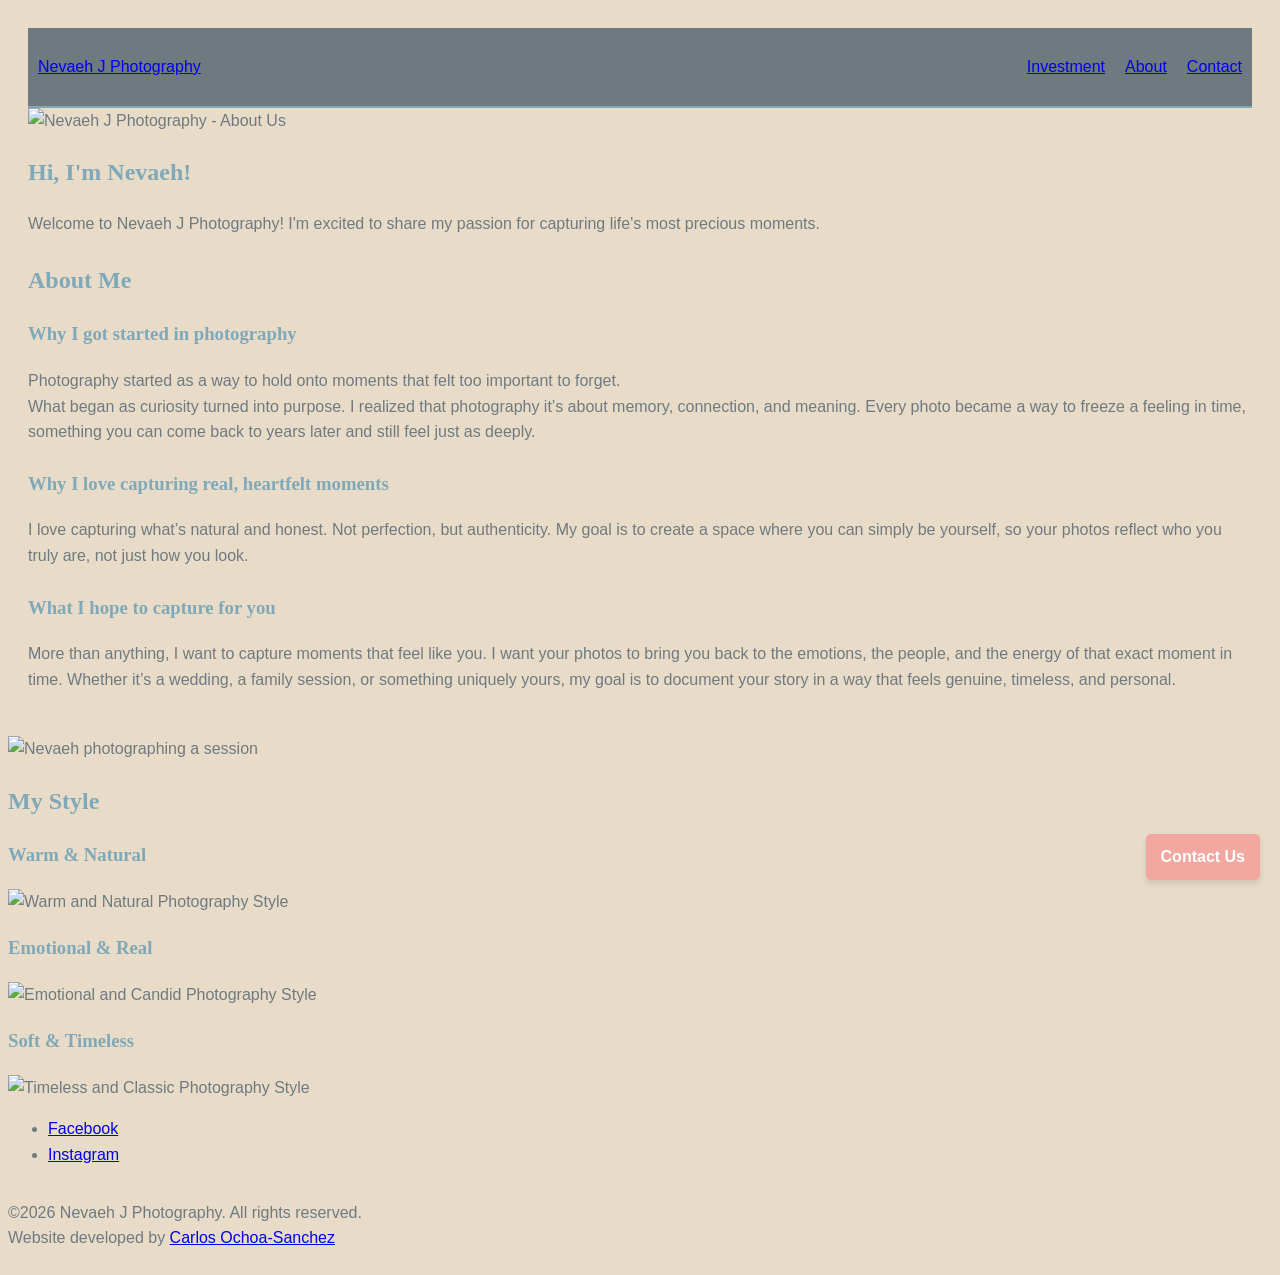
==== about.html @ c1cf0418 "Created About and Styles pages Edited other pages, and created the About page and Styles css" ====
<!DOCTYPE html>
<html lang="en">
<head>
  <meta charset="UTF-8">
  <meta http-equiv="X-UA-Compatible" content="IE=edge">
  <meta name="viewport" content="width=device-width, initial-scale=1.0">

  <!-- SEO --> <!-- Could be changing the name to Nevaeh J MOMENTS or MEMORIES due to branding considerations -->
  <title>Nevaeh J Photography | About</title>
  <meta name="description" content="Nevaeh J Photography | About">
  <meta name="robots" content="index, follow">
  <meta name="author" content="Nevaeh J Photography">
  <meta name="theme-color" content="#ffffff">

  <!-- Canonical URL -->
  <!-- Add live website URL once your domain is ready -->
  <!-- <link rel="canonical" href="https://www.nevaehjphotography.com/"> -->

  <!-- Performance -->
  <link rel="preload" href="styles.css" as="style">
  <link rel="preload" href="images/hero-image.jpg" as="image">

  <!-- Open Graph (Facebook / Messenger) -->
  <meta property="og:type" content="website">
  <meta property="og:locale" content="en_US">
  <meta property="og:title" content="Nevaeh J Photography | About page">
  <meta property="og:description" content="Learn more about Nevaeh J Photography and what makes us unique in capturing your special moments.">
  <!-- <meta property="og:url" content="https://www.nevaehjphotography.com/"> -->
  <meta property="og:site_name" content="Nevaeh J Photography">
  <meta property="og:image" content="https://www.nevaehjphotography.com/images/social-preview.jpg">
  <meta property="og:image:width" content="1200">
  <meta property="og:image:height" content="630">
  <meta property="og:image:alt" content="Nevaeh J Photography wedding and portrait photography">

  <!-- Social Profiles --> <!-- Fix real social media links -->
  <link rel="me" href="https://www.instagram.com/nevaehj.photography?igsh=c2o1bGo2aTJhOW5q">
  <link rel="me" href="https://www.facebook.com/share/17dzKJBjsC/?mibextid=wwXIfr">

  <!-- Favicon -->
  <link rel="icon" type="image/png" href=""> <!-- Add favicon path once available -->

  <!-- Styles -->
  <link rel="stylesheet" href="styles.css">

  <!-- Schema.org Markup  Figure out if this part will be needed or not-->
  <script type="application/ld+json">
  {
    "@context": "https://schema.org",
    "@type": "ProfessionalService",
    "name": "Nevaeh J Photography",
    "image": "https://www.nevaehjphotography.com/images/social-preview.jpg",
    "url": "https://www.nevaehjphotography.com",
    "address": {
      "@type": "PostalAddress",
      "addressLocality": "Jacksonville",
      "addressRegion": "NC",
      "addressCountry": "US"
    },
    "sameAs": [
      "https://www.instagram.com/nevaehjphotography",
      "https://www.facebook.com/nevaehjphotography"
    ],
    "priceRange": "$$",
    "serviceType": "Wedding Photography"}
</script>
</head>

<!-- Body content begins-->

 <a href="contact.html" class="sticky-contact-btn">
  Contact Us
</a>

<body>
    <div class="site-wrapper">
    <header>
        <nav> 
            <a href="index.html" class="logo">Nevaeh J Photography</a>
            <ul class="nav-links">
            <li><a href="investment.html">Investment</a></li>
            <li><a href="about.html">About</a></li>
            <li><a href="contact.html">Contact</a></li>
            </ul>
        </nav>
    </header>


    <!--Main content begins-->
    <main>
        <section class="about-top">
            <img src="images/about-image.jpg" alt="Nevaeh J Photography - About Us" class="about-image"> <!-- Add an actual image path once available -->
            
            <div class="about-intro">
                <h1>Hi, I'm Nevaeh!</h1>
                <p>Welcome to Nevaeh J Photography! I'm excited to share my passion for capturing life's most precious moments.</p>
            </div>  
        </section>
        
        <section class="about-middle">
         <h2>About Me</h2>

            <article>
            <h3>Why I got started in photography</h3>
            Photography started as a way to hold onto moments that felt too important to forget.<br>
            What began as curiosity turned into purpose. I realized that photography it’s about memory, connection, and meaning. Every photo became a way to freeze a feeling in time, something you can come back to years later and still feel just as deeply.</p>
            </article>

            <article>
            <h3>Why I love capturing real, heartfelt moments</h3>
            <p>I love capturing what’s natural and honest. Not perfection, but authenticity. My goal is to create a space where you can simply be yourself, so your photos reflect who you truly are, not just how you look.</p>
            </article>

            <article>
            <h3>What I hope to capture for you</h3>
            <p>More than anything, I want to capture moments that feel like you. I want your photos to bring you back to the emotions, the people, and the energy of that exact moment in time. Whether it’s a wedding, a family session, or something uniquely yours, my goal is to document your story in a way that feels genuine, timeless, and personal.</p>
            </article>
        </div>

        <img src="images/about-image2.jpg" alt="Nevaeh photographing a session" class="about-image"> <!-- Add an actual image path once available -->
        </section>

        <section class="about-bottom">
            <h2>My Style</h2>
            <article>
                <h3>Warm & Natural</h3>
                <img src="images/warm-natural.jpg" alt="Warm and Natural Photography Style" class="style-image"> <!-- Add an actual image path once available -->
            </article>
            <article>
                <h3>Emotional & Real</h3>
                <img src="images/emotional-candid.jpg" alt="Emotional and Candid Photography Style" class="style-image"> <!-- Add an actual image path once available -->
            </article>
            <article>
                <h3>Soft & Timeless</h3>
                <img src="images/timeless-classic.jpg" alt="Timeless and Classic Photography Style" class="style-image"> <!-- Add an actual image path once available -->   
            </article>
        </section>
    </main>

    <!--Footer begins-->
    <footer>
     <nav aria-label="Social media links"> <!-- Add real social media links here -->
    <ul class="social-links">
      <li>
        <a href="https://www.facebook.com/" target="_blank" rel="noopener noreferrer">
          Facebook
        </a>
      </li>

      <li>
        <a href="https://www.instagram.com/" target="_blank" rel="noopener noreferrer">
          Instagram
        </a>
      </li>
    </ul>
  </nav>

  <p>&copy;2026 Nevaeh J Photography. All rights reserved.<br>
    Website developed by 
    <a href="https://www.linkedin.com/in/carlos-ochoa-sanchez" target="_blank" rel="noopener noreferrer">
      Carlos Ochoa-Sanchez</a> </p>
</footer>
</div>
</body>
</html>
---- styles.css ----
:root {
    /* ====COLOR PALETTE==== */
--primary-color:#E8DCC8 /*Sand Beige*/;
--secondary-color:#7fa8b8 /*Ocean Blue*/;
--accent-color:#f2a7a0 /*Soft Coral*/;
--third-color:#6F7A80 /*Driftwood Gray*/;
--fourth-color:#FFFFFF /*White*/;

/* ====FONT FAMILY==== */
--font-heading: 'Playfair Display', serif;
--font-body: 'montserrat', sans-serif;
--font-accent: 'Allura';

--site-width: 1200px;
}

/* === RESET === */
/* {
    margin: 0;
    padding: 0;
    box-sizing: border-box;
} */

/* === BASE STYLES === */
body {
    color: var(--third-color);
    background-color: var(--primary-color);
    line-height: 1.6;
    font-family: var(--font-body);
}

.site-wrapper {
    max-width: 100%;
    margin: 0 auto;
    padding: 20px;
}

.sticky-contact-btn {
    position: fixed;
    bottom: 20px;
    right: 20px;
    background-color: var(--accent-color);
    color: var(--fourth-color);
    padding: 10px 15px;
    border-radius: 5px;
    text-decoration: none;
    font-weight: bold;
    box-shadow: 0 4px 6px rgba(0, 0, 0, 0.1);
    transition: background-color 0.3s ease, transform 0.3s ease;
    
}

h1, h2, h3 {
    font-family: var(--font-heading);
    color: var(--secondary-color);
}
p {
    margin-bottom: 1.5em;
    
}

header {
    background-color: var(--third-color);
    padding: 10px;
    border-bottom: #7fa8b8 2px solid;
    max-height: 100px;
}

nav {
    display: flex;
    justify-content: space-between;
    align-items: center;
}

.nav-links {
    list-style: none;
    display: flex;
    gap: 20px;
}
---- styles.css ----
:root {
    /* ====COLOR PALETTE==== */
--primary-color:#E8DCC8 /*Sand Beige*/;
--secondary-color:#7fa8b8 /*Ocean Blue*/;
--accent-color:#f2a7a0 /*Soft Coral*/;
--third-color:#6F7A80 /*Driftwood Gray*/;
--fourth-color:#FFFFFF /*White*/;

/* ====FONT FAMILY==== */
--font-heading: 'Playfair Display', serif;
--font-body: 'montserrat', sans-serif;
--font-accent: 'Allura';

--site-width: 1200px;
}

/* === RESET === */
/* {
    margin: 0;
    padding: 0;
    box-sizing: border-box;
} */

/* === BASE STYLES === */
body {
    color: var(--third-color);
    background-color: var(--primary-color);
    line-height: 1.6;
    font-family: var(--font-body);
}

.site-wrapper {
    max-width: 100%;
    margin: 0 auto;
    padding: 20px;
}

.sticky-contact-btn {
    position: fixed;
    bottom: 20px;
    right: 20px;
    background-color: var(--accent-color);
    color: var(--fourth-color);
    padding: 10px 15px;
    border-radius: 5px;
    text-decoration: none;
    font-weight: bold;
    box-shadow: 0 4px 6px rgba(0, 0, 0, 0.1);
    transition: background-color 0.3s ease, transform 0.3s ease;
    
}

h1, h2, h3 {
    font-family: var(--font-heading);
    color: var(--secondary-color);
}
p {
    margin-bottom: 1.5em;
    
}

header {
    background-color: var(--third-color);
    padding: 10px;
    border-bottom: #7fa8b8 2px solid;
    max-height: 100px;
}

nav {
    display: flex;
    justify-content: space-between;
    align-items: center;
}

.nav-links {
    list-style: none;
    display: flex;
    gap: 20px;
}
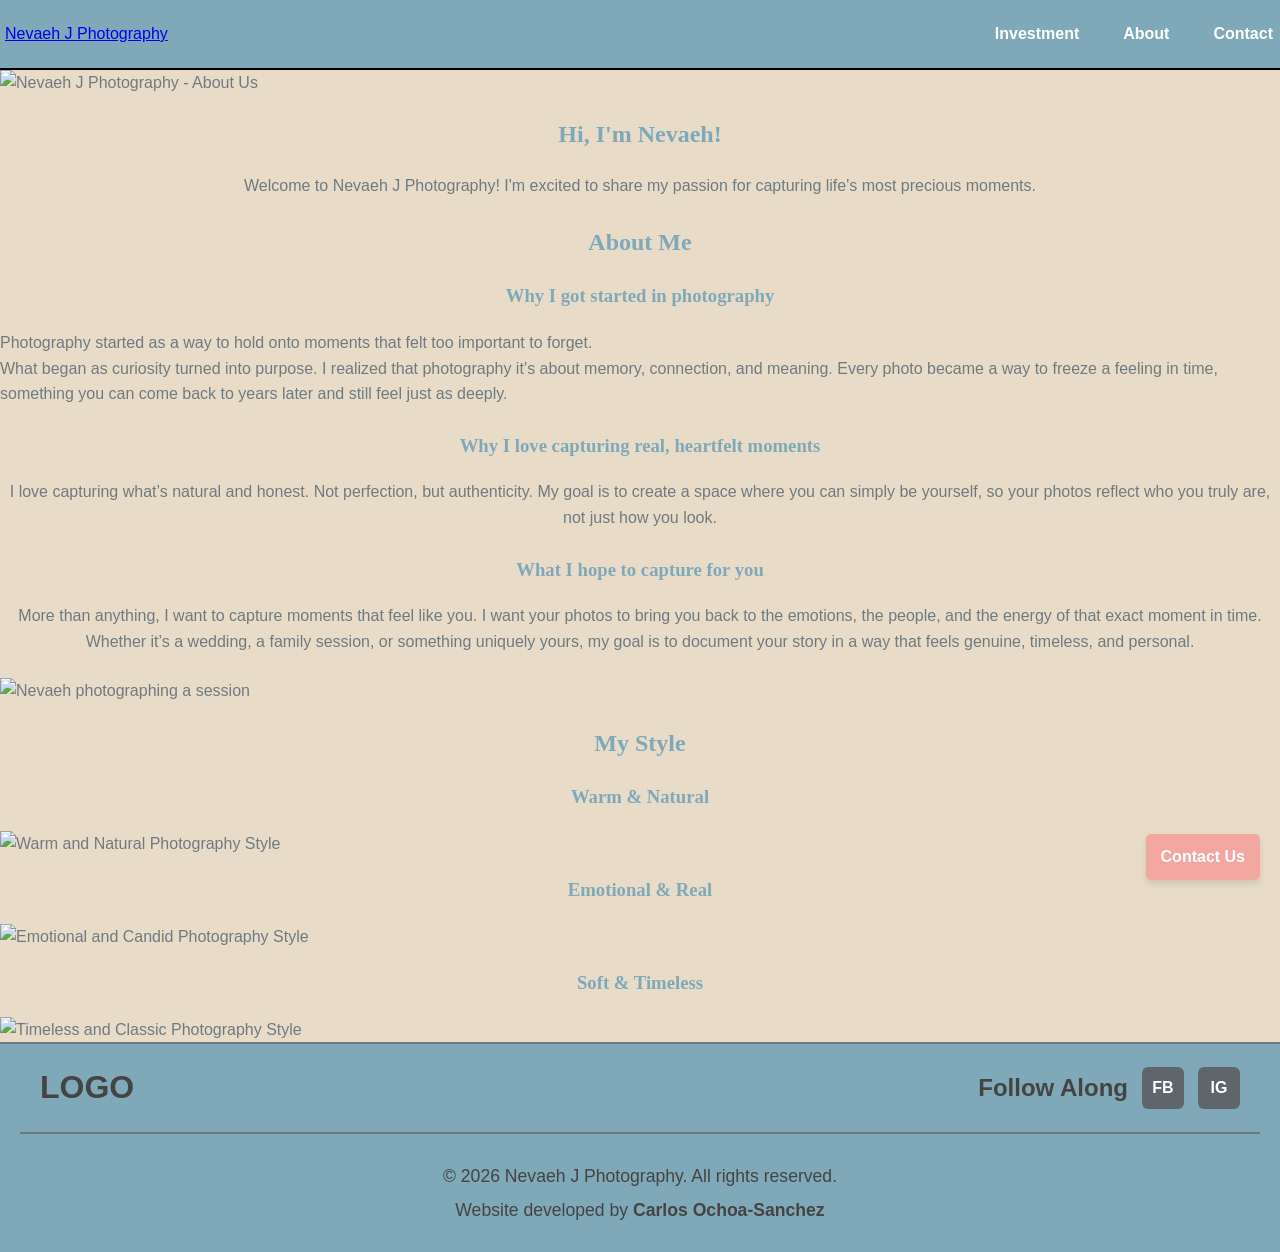
==== commit d35748ab: "Updated Footer" ====
--- a/about.html
+++ b/about.html
@@ -137,27 +137,23 @@
     </main>
 
     <!--Footer begins-->
-    <footer>
-     <nav aria-label="Social media links"> <!-- Add real social media links here -->
-    <ul class="social-links">
-      <li>
-        <a href="https://www.facebook.com/" target="_blank" rel="noopener noreferrer">
-          Facebook
-        </a>
-      </li>
+     <footer class="site-footer">
+  <div class="site-footer__top">
+    <div class="site-footer__logo">
+      <a href="index.html">LOGO</a>
+    </div>
 
-      <li>
-        <a href="https://www.instagram.com/" target="_blank" rel="noopener noreferrer">
-          Instagram
-        </a>
-      </li>
-    </ul>
-  </nav>
+    <div class="site-footer__social">
+      <p>Follow Along</p>
+      <a href="#" aria-label="Facebook">FB</a>
+      <a href="#" aria-label="Instagram">IG</a>
+    </div>
+  </div>
 
-  <p>&copy;2026 Nevaeh J Photography. All rights reserved.<br>
-    Website developed by 
-    <a href="https://www.linkedin.com/in/carlos-ochoa-sanchez" target="_blank" rel="noopener noreferrer">
-      Carlos Ochoa-Sanchez</a> </p>
+  <div class="site-footer__bottom">
+    <p>© 2026 Nevaeh J Photography. All rights reserved.</p>
+    <p>Website developed by <a href="https://www.linkedin.com/in/carlos-ochoa-sanchez" target="_blank">Carlos Ochoa-Sanchez</a></p>
+  </div>
 </footer>
 </div>
 </body>
--- a/styles.css
+++ b/styles.css
@@ -27,12 +27,14 @@
     background-color: var(--primary-color);
     line-height: 1.6;
     font-family: var(--font-body);
+    margin: 0;
+    padding: 0;
 }
 
 .site-wrapper {
     max-width: 100%;
     margin: 0 auto;
-    padding: 20px;
+    padding: 0px;
 }
 
 .sticky-contact-btn {
@@ -53,17 +55,23 @@
 h1, h2, h3 {
     font-family: var(--font-heading);
     color: var(--secondary-color);
+    text-align: center;
 }
 p {
     margin-bottom: 1.5em;
-    
-}
+    text-align: center;
+}
+
+/* === HEADER === */
 
 header {
-    background-color: var(--third-color);
-    padding: 10px;
-    border-bottom: #7fa8b8 2px solid;
-    max-height: 100px;
+    background-color: var(--secondary-color);
+    padding: 5px;
+    border-bottom: black 2px solid;
+    width: 100%;
+    margin-top: 0px;
+    margin-bottom: 0px;
+    
 }
 
 nav {
@@ -78,3 +86,337 @@
     gap: 20px;
 }
 
+.nav-links li a {
+    text-decoration: none;
+    color: var(--fourth-color);
+    font-weight: bold;
+    padding: 8px 12px;
+    transition: background-color 0.3s ease, color 0.3s ease;
+}
+
+.nav-links li a:hover {
+    background-color: var(--accent-color);
+    color: var(--third-color);
+    border-radius: 4px;
+}
+
+/* === HERO SECTION === */
+.hero {
+    position: relative;
+    width: 100%;
+    overflow: hidden;
+    padding: 40px 0;
+    background-color: var(--fourth-color);
+    border-bottom:  var(--third-color) 2px solid;
+    margin-bottom: 1px;
+}
+
+.slider-window {
+    width: 100%;
+    overflow: hidden;
+}
+
+.slides {
+    display: flex;
+    gap: 30px;
+    transition: transform 0.5s ease-in-out;
+    align-items: center;
+}
+
+.slide {
+    flex: 0 0 60%;
+    margin: 0;
+}
+
+.slide img {
+    width: 100%;
+    height: 550px;
+    object-fit: cover;
+    display: block;
+}
+
+.arrow {
+    position: absolute;
+    top: 45%;
+    transform: translateY(-50%);
+    background-color: transparent;
+    color: black;
+    border: none;
+    font-size: 1.7rem;
+    padding: 12px 18px;
+    cursor: pointer;
+    z-index: 10;
+}
+
+.arrow:hover {
+    background-color: var(--secondary-color);
+}
+
+.prev {
+    left: 20px;
+}
+
+.next {
+    right: 20px;
+}
+
+.hero-content {
+    text-align: center;
+    margin-top: 30px;
+    padding: 0 20px;
+}
+
+.hero-content h1 {
+    font-size: 2rem;
+    margin-bottom: 20px;
+}
+
+.cta-button {
+    display: inline-block;
+    padding: 12px 24px;
+    background-color: #6f7a80;
+    color: white;
+    text-decoration: none;
+    border-radius: 4px;
+}
+
+.cta-button:hover {
+    background-color: #5a656b;
+}
+
+/* === CAPTURE PREVIEW SECTION === */
+
+.capture-preview {
+    padding: 60px 20px;
+    background-color: var(--primary-color);
+}
+
+.capture-preview__container {
+    max-width: 1200px;
+    margin: 0 auto;
+    text-align: center;
+    
+}
+.capture-preview__container h2 {
+    font-size: 2rem;
+    text-transform: uppercase;
+    margin-bottom: 30px;
+    position: relative;
+}
+.capture-preview__container h2::after {
+    content: "";
+    display: block;
+    width: 60%;
+    height: 1px;
+    background-color: #8a8a8a;
+    margin: 12px auto 0;
+}
+
+.capture-preview__list {
+    list-style: none;
+    padding: 0;
+    margin: 0 0 30px 0;
+    display: grid;
+    grid-template-columns: repeat(4, 1fr);
+    gap: 20px;
+    
+}
+
+.capture-preview__item {
+    margin: 0;
+    
+}
+
+.capture-card__link {
+    display: flex;
+    flex-direction: column;
+    text-decoration: none;
+    color: inherit;
+}
+
+.capture-card__title {
+    order: -1;
+    margin-bottom: 12px;
+    font-size: 1.5rem;
+    font-weight: 700;
+    text-transform: uppercase;
+}
+
+.capture-card__image {
+    width: 300px;
+    height: 400px;
+    object-fit: cover;
+    display: block;
+    border: #444 1px solid;
+    
+}
+
+.capture-preview__cta {
+    text-align: center;
+}
+
+.button {
+    display: inline-block;
+    padding: 12px 28px;
+    border: 1px solid #444;
+    text-decoration: none;
+    color: #444;
+    background-color: var(--accent-color);
+    font-weight: bold;
+    border-radius: 5px;
+}
+
+.button:hover {
+    background-color: #f28c86;
+    color: var(--fourth-color);
+    border-color: #f28c86;
+}
+
+/* === GET TO KNOW ME SECTION === */
+
+.about-me {
+    padding: 50px 20px;
+    background-color: var(--fourth-color);
+    border-top: 2px solid var(--third-color);
+    border-bottom: 2px solid var(--third-color);
+}
+
+.about-me__container {
+    max-width: 1100px;
+    margin: 0 auto;
+    display: flex;
+    align-items: flex-start;
+    gap: 32px;
+}
+
+.about-me__image-wrapper {
+    flex: 0 0 220px;
+}
+
+.about-me__image {
+    width: 220px;
+    height: 220px;
+    object-fit: cover;
+    display: block;
+    border: 1px solid #999;
+}
+
+.about-me__content {
+    flex: 1;
+    text-align: left;
+}
+
+.about-me__content h2 {
+    font-size: 2rem;
+    text-transform: uppercase;
+    margin: 0 0 20px 0;
+    color: var(--secondary-color);
+    text-align: left;
+}
+
+.about-me__content h2::after {
+    content: "";
+    display: block;
+    width: 100%;
+    max-width: 850px;
+    height: 1px;
+    background-color: #8a8a8a;
+    margin-top: 12px;
+}
+
+.about-me__content p {
+    margin: 0 0 28px 0;
+    max-width: 850px;
+    font-size: 1.1rem;
+    line-height: 1.8;
+    text-align: left;
+}
+
+.about-me__button {
+    display: inline-block;
+    padding: 12px 28px;
+    border: 1px solid #444;
+    text-decoration: none;
+    color: #444;
+    background-color: var(--accent-color);
+    font-weight: bold;
+    border-radius: 4px;
+}
+
+.about-me__button:hover {
+    background-color: #f28c86;
+    color: var(--fourth-color);
+    border-color: #f28c86;
+}
+
+
+/* === FOOTER === */
+
+.site-footer {
+    border-top: 2px solid var(--third-color);
+    background-color: var(--secondary-color);
+}
+
+.site-footer__top {
+    max-width: 1200px;
+    margin: 0 auto;
+    padding: 18px 20px;
+    display: flex;
+    justify-content: space-between;
+    align-items: center;
+    border-bottom: 2px solid var(--third-color);
+}
+
+.site-footer__logo a {
+    text-decoration: none;
+    font-size: 2rem;
+    font-weight: 700;
+    color: #444;
+    text-transform: uppercase;
+}
+
+.site-footer__social {
+    display: flex;
+    align-items: center;
+    gap: 14px;
+}
+
+.site-footer__social p {
+    margin: 0;
+    font-size: 1.5rem;
+    font-weight: 600;
+    color: #444;
+}
+
+.site-footer__social a {
+    display: inline-flex;
+    align-items: center;
+    justify-content: center;
+    width: 42px;
+    height: 42px;
+    text-decoration: none;
+    font-weight: 700;
+    font-size: 1rem;
+    color: white;
+    background-color: #5f666b;
+    border-radius: 6px;
+}
+
+.site-footer__bottom {
+    text-align: center;
+    padding: 22px 20px;
+}
+
+.site-footer__bottom p {
+    margin: 6px 0;
+    font-size: 1.1rem;
+    color: #444;
+}
+
+.site-footer__bottom a {
+    text-decoration: none;
+    color: #444;
+    font-weight:bold;
+}
+
+
--- a/styles.css
+++ b/styles.css
@@ -27,12 +27,14 @@
     background-color: var(--primary-color);
     line-height: 1.6;
     font-family: var(--font-body);
+    margin: 0;
+    padding: 0;
 }
 
 .site-wrapper {
     max-width: 100%;
     margin: 0 auto;
-    padding: 20px;
+    padding: 0px;
 }
 
 .sticky-contact-btn {
@@ -53,17 +55,23 @@
 h1, h2, h3 {
     font-family: var(--font-heading);
     color: var(--secondary-color);
+    text-align: center;
 }
 p {
     margin-bottom: 1.5em;
-    
-}
+    text-align: center;
+}
+
+/* === HEADER === */
 
 header {
-    background-color: var(--third-color);
-    padding: 10px;
-    border-bottom: #7fa8b8 2px solid;
-    max-height: 100px;
+    background-color: var(--secondary-color);
+    padding: 5px;
+    border-bottom: black 2px solid;
+    width: 100%;
+    margin-top: 0px;
+    margin-bottom: 0px;
+    
 }
 
 nav {
@@ -78,3 +86,337 @@
     gap: 20px;
 }
 
+.nav-links li a {
+    text-decoration: none;
+    color: var(--fourth-color);
+    font-weight: bold;
+    padding: 8px 12px;
+    transition: background-color 0.3s ease, color 0.3s ease;
+}
+
+.nav-links li a:hover {
+    background-color: var(--accent-color);
+    color: var(--third-color);
+    border-radius: 4px;
+}
+
+/* === HERO SECTION === */
+.hero {
+    position: relative;
+    width: 100%;
+    overflow: hidden;
+    padding: 40px 0;
+    background-color: var(--fourth-color);
+    border-bottom:  var(--third-color) 2px solid;
+    margin-bottom: 1px;
+}
+
+.slider-window {
+    width: 100%;
+    overflow: hidden;
+}
+
+.slides {
+    display: flex;
+    gap: 30px;
+    transition: transform 0.5s ease-in-out;
+    align-items: center;
+}
+
+.slide {
+    flex: 0 0 60%;
+    margin: 0;
+}
+
+.slide img {
+    width: 100%;
+    height: 550px;
+    object-fit: cover;
+    display: block;
+}
+
+.arrow {
+    position: absolute;
+    top: 45%;
+    transform: translateY(-50%);
+    background-color: transparent;
+    color: black;
+    border: none;
+    font-size: 1.7rem;
+    padding: 12px 18px;
+    cursor: pointer;
+    z-index: 10;
+}
+
+.arrow:hover {
+    background-color: var(--secondary-color);
+}
+
+.prev {
+    left: 20px;
+}
+
+.next {
+    right: 20px;
+}
+
+.hero-content {
+    text-align: center;
+    margin-top: 30px;
+    padding: 0 20px;
+}
+
+.hero-content h1 {
+    font-size: 2rem;
+    margin-bottom: 20px;
+}
+
+.cta-button {
+    display: inline-block;
+    padding: 12px 24px;
+    background-color: #6f7a80;
+    color: white;
+    text-decoration: none;
+    border-radius: 4px;
+}
+
+.cta-button:hover {
+    background-color: #5a656b;
+}
+
+/* === CAPTURE PREVIEW SECTION === */
+
+.capture-preview {
+    padding: 60px 20px;
+    background-color: var(--primary-color);
+}
+
+.capture-preview__container {
+    max-width: 1200px;
+    margin: 0 auto;
+    text-align: center;
+    
+}
+.capture-preview__container h2 {
+    font-size: 2rem;
+    text-transform: uppercase;
+    margin-bottom: 30px;
+    position: relative;
+}
+.capture-preview__container h2::after {
+    content: "";
+    display: block;
+    width: 60%;
+    height: 1px;
+    background-color: #8a8a8a;
+    margin: 12px auto 0;
+}
+
+.capture-preview__list {
+    list-style: none;
+    padding: 0;
+    margin: 0 0 30px 0;
+    display: grid;
+    grid-template-columns: repeat(4, 1fr);
+    gap: 20px;
+    
+}
+
+.capture-preview__item {
+    margin: 0;
+    
+}
+
+.capture-card__link {
+    display: flex;
+    flex-direction: column;
+    text-decoration: none;
+    color: inherit;
+}
+
+.capture-card__title {
+    order: -1;
+    margin-bottom: 12px;
+    font-size: 1.5rem;
+    font-weight: 700;
+    text-transform: uppercase;
+}
+
+.capture-card__image {
+    width: 300px;
+    height: 400px;
+    object-fit: cover;
+    display: block;
+    border: #444 1px solid;
+    
+}
+
+.capture-preview__cta {
+    text-align: center;
+}
+
+.button {
+    display: inline-block;
+    padding: 12px 28px;
+    border: 1px solid #444;
+    text-decoration: none;
+    color: #444;
+    background-color: var(--accent-color);
+    font-weight: bold;
+    border-radius: 5px;
+}
+
+.button:hover {
+    background-color: #f28c86;
+    color: var(--fourth-color);
+    border-color: #f28c86;
+}
+
+/* === GET TO KNOW ME SECTION === */
+
+.about-me {
+    padding: 50px 20px;
+    background-color: var(--fourth-color);
+    border-top: 2px solid var(--third-color);
+    border-bottom: 2px solid var(--third-color);
+}
+
+.about-me__container {
+    max-width: 1100px;
+    margin: 0 auto;
+    display: flex;
+    align-items: flex-start;
+    gap: 32px;
+}
+
+.about-me__image-wrapper {
+    flex: 0 0 220px;
+}
+
+.about-me__image {
+    width: 220px;
+    height: 220px;
+    object-fit: cover;
+    display: block;
+    border: 1px solid #999;
+}
+
+.about-me__content {
+    flex: 1;
+    text-align: left;
+}
+
+.about-me__content h2 {
+    font-size: 2rem;
+    text-transform: uppercase;
+    margin: 0 0 20px 0;
+    color: var(--secondary-color);
+    text-align: left;
+}
+
+.about-me__content h2::after {
+    content: "";
+    display: block;
+    width: 100%;
+    max-width: 850px;
+    height: 1px;
+    background-color: #8a8a8a;
+    margin-top: 12px;
+}
+
+.about-me__content p {
+    margin: 0 0 28px 0;
+    max-width: 850px;
+    font-size: 1.1rem;
+    line-height: 1.8;
+    text-align: left;
+}
+
+.about-me__button {
+    display: inline-block;
+    padding: 12px 28px;
+    border: 1px solid #444;
+    text-decoration: none;
+    color: #444;
+    background-color: var(--accent-color);
+    font-weight: bold;
+    border-radius: 4px;
+}
+
+.about-me__button:hover {
+    background-color: #f28c86;
+    color: var(--fourth-color);
+    border-color: #f28c86;
+}
+
+
+/* === FOOTER === */
+
+.site-footer {
+    border-top: 2px solid var(--third-color);
+    background-color: var(--secondary-color);
+}
+
+.site-footer__top {
+    max-width: 1200px;
+    margin: 0 auto;
+    padding: 18px 20px;
+    display: flex;
+    justify-content: space-between;
+    align-items: center;
+    border-bottom: 2px solid var(--third-color);
+}
+
+.site-footer__logo a {
+    text-decoration: none;
+    font-size: 2rem;
+    font-weight: 700;
+    color: #444;
+    text-transform: uppercase;
+}
+
+.site-footer__social {
+    display: flex;
+    align-items: center;
+    gap: 14px;
+}
+
+.site-footer__social p {
+    margin: 0;
+    font-size: 1.5rem;
+    font-weight: 600;
+    color: #444;
+}
+
+.site-footer__social a {
+    display: inline-flex;
+    align-items: center;
+    justify-content: center;
+    width: 42px;
+    height: 42px;
+    text-decoration: none;
+    font-weight: 700;
+    font-size: 1rem;
+    color: white;
+    background-color: #5f666b;
+    border-radius: 6px;
+}
+
+.site-footer__bottom {
+    text-align: center;
+    padding: 22px 20px;
+}
+
+.site-footer__bottom p {
+    margin: 6px 0;
+    font-size: 1.1rem;
+    color: #444;
+}
+
+.site-footer__bottom a {
+    text-decoration: none;
+    color: #444;
+    font-weight:bold;
+}
+
+
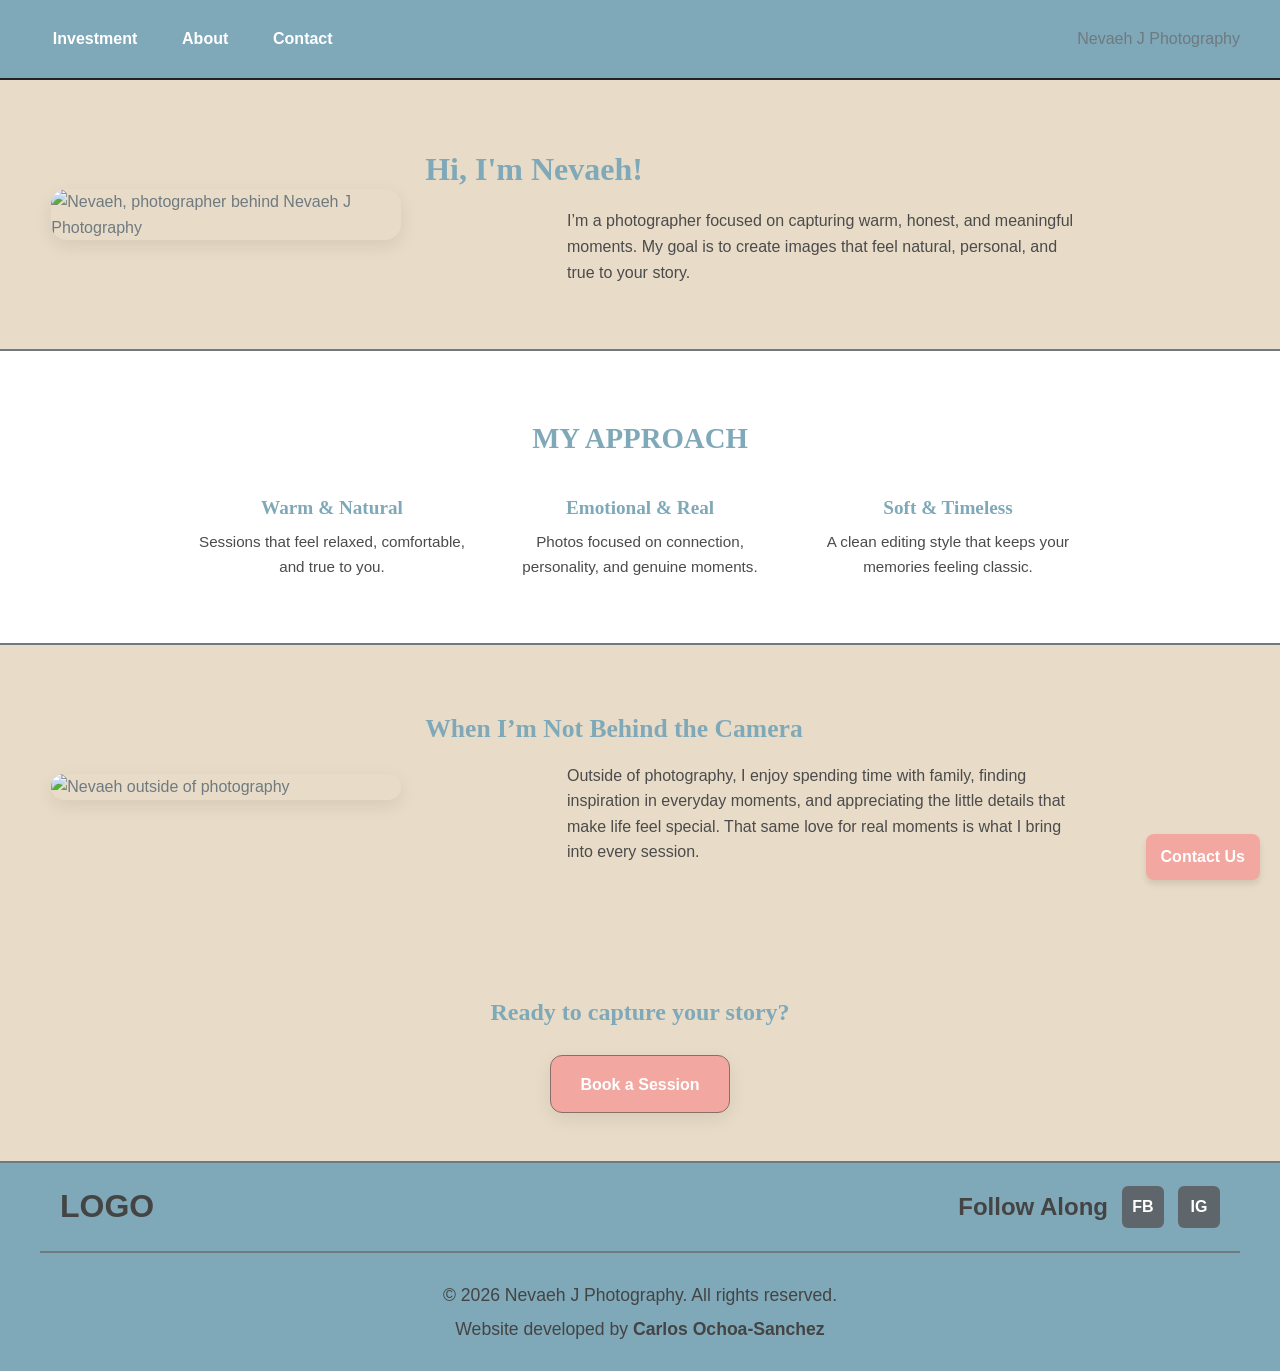
==== commit eaf974e1: "Updated HTML files" ====
--- a/about.html
+++ b/about.html
@@ -75,6 +75,10 @@
     <div class="site-wrapper">
     <header>
         <nav> 
+
+          <button class="menu-toggle" aria-label="Open menu" aria-expanded="false">
+            ☰
+          </button>
             <a href="index.html" class="logo">Nevaeh J Photography</a>
             <ul class="nav-links">
             <li><a href="investment.html">Investment</a></li>
@@ -82,59 +86,76 @@
             <li><a href="contact.html">Contact</a></li>
             </ul>
         </nav>
+
     </header>
 
 
-    <!--Main content begins-->
     <main>
-        <section class="about-top">
-            <img src="images/about-image.jpg" alt="Nevaeh J Photography - About Us" class="about-image"> <!-- Add an actual image path once available -->
-            
-            <div class="about-intro">
-                <h1>Hi, I'm Nevaeh!</h1>
-                <p>Welcome to Nevaeh J Photography! I'm excited to share my passion for capturing life's most precious moments.</p>
-            </div>  
-        </section>
-        
-        <section class="about-middle">
-         <h2>About Me</h2>
+      <!-- About Hero -->
+      <section class="about-hero">
+        <img 
+          src="images/about-image.jpg" 
+          alt="Nevaeh, photographer behind Nevaeh J Photography" 
+          class="about-hero__image"
+        >
 
-            <article>
-            <h3>Why I got started in photography</h3>
-            Photography started as a way to hold onto moments that felt too important to forget.<br>
-            What began as curiosity turned into purpose. I realized that photography it’s about memory, connection, and meaning. Every photo became a way to freeze a feeling in time, something you can come back to years later and still feel just as deeply.</p>
-            </article>
+        <div class="about-hero__content">
+          <h1>Hi, I'm Nevaeh!</h1>
+          <p>
+            I’m a photographer focused on capturing warm, honest, and meaningful moments.
+            My goal is to create images that feel natural, personal, and true to your story.
+          </p>
+        </div>
+      </section>
 
-            <article>
-            <h3>Why I love capturing real, heartfelt moments</h3>
-            <p>I love capturing what’s natural and honest. Not perfection, but authenticity. My goal is to create a space where you can simply be yourself, so your photos reflect who you truly are, not just how you look.</p>
-            </article>
+      <!-- Approach -->
+      <section class="about-approach">
+        <h2>My Approach</h2>
 
-            <article>
-            <h3>What I hope to capture for you</h3>
-            <p>More than anything, I want to capture moments that feel like you. I want your photos to bring you back to the emotions, the people, and the energy of that exact moment in time. Whether it’s a wedding, a family session, or something uniquely yours, my goal is to document your story in a way that feels genuine, timeless, and personal.</p>
-            </article>
+        <div class="approach-list">
+          <article>
+            <h3>Warm & Natural</h3>
+            <p>Sessions that feel relaxed, comfortable, and true to you.</p>
+          </article>
+
+          <article>
+            <h3>Emotional & Real</h3>
+            <p>Photos focused on connection, personality, and genuine moments.</p>
+          </article>
+
+          <article>
+            <h3>Soft & Timeless</h3>
+            <p>A clean editing style that keeps your memories feeling classic.</p>
+          </article>
         </div>
+      </section>
 
-        <img src="images/about-image2.jpg" alt="Nevaeh photographing a session" class="about-image"> <!-- Add an actual image path once available -->
-        </section>
+      <!-- Personal Touch -->
+      <section class="about-personal">
+        <img 
+          src="images/about-image2.jpg" 
+          alt="Nevaeh outside of photography" 
+          class="about-personal__image"
+        >
 
-        <section class="about-bottom">
-            <h2>My Style</h2>
-            <article>
-                <h3>Warm & Natural</h3>
-                <img src="images/warm-natural.jpg" alt="Warm and Natural Photography Style" class="style-image"> <!-- Add an actual image path once available -->
-            </article>
-            <article>
-                <h3>Emotional & Real</h3>
-                <img src="images/emotional-candid.jpg" alt="Emotional and Candid Photography Style" class="style-image"> <!-- Add an actual image path once available -->
-            </article>
-            <article>
-                <h3>Soft & Timeless</h3>
-                <img src="images/timeless-classic.jpg" alt="Timeless and Classic Photography Style" class="style-image"> <!-- Add an actual image path once available -->   
-            </article>
-        </section>
-    </main>
+        <div class="about-personal__content">
+          <h2>When I’m Not Behind the Camera</h2>
+          <p>
+            Outside of photography, I enjoy spending time with family, finding inspiration
+            in everyday moments, and appreciating the little details that make life feel special.
+            That same love for real moments is what I bring into every session.
+          </p>
+        </div>
+      </section>
+
+      <!-- CTA -->
+      <section class="about-cta">
+        <h2>Ready to capture your story?</h2>
+        <div class="about-cta__buttons">
+          <a href="contact.html" class="cta-button">Book a Session</a>
+        </div>
+      </section>
+</main>
 
     <!--Footer begins-->
      <footer class="site-footer">
@@ -156,5 +177,8 @@
   </div>
 </footer>
 </div>
+<!-- Scripts -->
+  <script src="script.js"></script> <!-- Add JavaScript file if needed -->
+  </div>
 </body>
 </html>
--- a/styles.css
+++ b/styles.css
@@ -1,357 +1,391 @@
 :root {
-    /* ====COLOR PALETTE==== */
---primary-color:#E8DCC8 /*Sand Beige*/;
---secondary-color:#7fa8b8 /*Ocean Blue*/;
---accent-color:#f2a7a0 /*Soft Coral*/;
---third-color:#6F7A80 /*Driftwood Gray*/;
---fourth-color:#FFFFFF /*White*/;
-
-/* ====FONT FAMILY==== */
---font-heading: 'Playfair Display', serif;
---font-body: 'montserrat', sans-serif;
---font-accent: 'Allura';
-
---site-width: 1200px;
-}
-
-/* === RESET === */
-/* {
-    margin: 0;
-    padding: 0;
-    box-sizing: border-box;
-} */
-
-/* === BASE STYLES === */
+  /* ==== COLOR PALETTE ==== */
+  --primary-color: #E8DCC8;   /* Sand Beige */
+  --secondary-color: #7fa8b8; /* Ocean Blue */
+  --accent-color: #f2a7a0;    /* Soft Coral */
+  --third-color: #6F7A80;     /* Driftwood Gray */
+  --fourth-color: #FFFFFF;    /* White */
+
+  /* ==== EXTRA VARIABLES ==== */
+  --text-color: #4b4b4b;
+  --heading-color: #7fa8b8;
+  --border-color: #cfc6bb;
+  --shadow-soft: 0 6px 18px rgba(0, 0, 0, 0.08);
+  --site-width: 1200px;
+  --mobile-width: 92%;
+  --section-space: 4rem;
+
+  /* ==== FONT FAMILY ==== */
+  --font-heading: 'Playfair Display', serif;
+  --font-body: 'Montserrat', sans-serif;
+  --font-accent: 'Allura', cursive;
+}
+
+/* ==== RESET ==== */
+* {
+  margin: 0;
+  padding: 0;
+  box-sizing: border-box;
+}
+
+img {
+  width: 100%;
+  display: block;
+  height: auto;
+}
+
+a {
+  text-decoration: none;
+  color: inherit;
+}
+
 body {
-    color: var(--third-color);
-    background-color: var(--primary-color);
-    line-height: 1.6;
-    font-family: var(--font-body);
-    margin: 0;
-    padding: 0;
-}
-
+  color: var(--third-color);
+  background-color: var(--primary-color);
+  line-height: 1.6;
+  font-family: var(--font-body);
+  margin: 0;
+  padding: 0;
+}
+
+/* ==== GLOBAL ==== */
 .site-wrapper {
-    max-width: 100%;
-    margin: 0 auto;
-    padding: 0px;
-}
-
-.sticky-contact-btn {
-    position: fixed;
-    bottom: 20px;
-    right: 20px;
-    background-color: var(--accent-color);
-    color: var(--fourth-color);
-    padding: 10px 15px;
-    border-radius: 5px;
-    text-decoration: none;
-    font-weight: bold;
-    box-shadow: 0 4px 6px rgba(0, 0, 0, 0.1);
-    transition: background-color 0.3s ease, transform 0.3s ease;
-    
+  width: 100%;
+  overflow-x: hidden;
+}
+
+section {
+  padding: var(--section-space) 0;
 }
 
 h1, h2, h3 {
-    font-family: var(--font-heading);
-    color: var(--secondary-color);
-    text-align: center;
-}
+  font-family: var(--font-heading);
+  color: var(--secondary-color);
+}
+
 p {
-    margin-bottom: 1.5em;
-    text-align: center;
-}
-
-/* === HEADER === */
-
+  color: var(--text-color);
+}
+
+/* ==== HEADER ==== */
+/* ==== HEADER ==== */
 header {
-    background-color: var(--secondary-color);
-    padding: 5px;
-    border-bottom: black 2px solid;
-    width: 100%;
-    margin-top: 0px;
-    margin-bottom: 0px;
-    
+  background-color: var(--secondary-color);
+  border-bottom: 2px solid #222;
+  width: 100%;
 }
 
 nav {
-    display: flex;
-    justify-content: space-between;
-    align-items: center;
-}
-
+  width: min(var(--mobile-width), var(--site-width));
+  margin: 0 auto;
+  display: flex;
+  justify-content: space-between;
+  align-items: center;
+  padding: 1rem 0;
+  position: relative;
+}
+
+.logo a,
+.nav-logo a {
+  font-family: var(--font-heading);
+  font-size: 1.2rem;
+  color: var(--fourth-color);
+}
+
+/* hamburger icon - mobile only */
+.menu-toggle {
+  display: block;
+  background: none;
+  border: none;
+  color: var(--fourth-color);
+  font-size: 2rem;
+  cursor: pointer;
+  line-height: 1;
+}
+
+/* mobile nav hidden by default */
 .nav-links {
-    list-style: none;
-    display: flex;
-    gap: 20px;
+  list-style: none;
+  display: none;
+  flex-direction: column;
+  gap: 0.5rem;
+  position: absolute;
+  top: calc(100% + 8px);
+  right: 0;
+  width: 180px;
+  background-color: var(--secondary-color);
+  padding: 0.8rem;
+  border-radius: 12px;
+  box-shadow: var(--shadow-soft);
+  z-index: 1300;
+}
+
+/* only show after click */
+.nav-links.show {
+  display: flex;
 }
 
 .nav-links li a {
-    text-decoration: none;
-    color: var(--fourth-color);
-    font-weight: bold;
-    padding: 8px 12px;
-    transition: background-color 0.3s ease, color 0.3s ease;
+  display: block;
+  color: var(--fourth-color);
+  font-weight: 700;
+  padding: 0.65rem 0.8rem;
+  border-radius: 8px;
 }
 
 .nav-links li a:hover {
-    background-color: var(--accent-color);
-    color: var(--third-color);
-    border-radius: 4px;
-}
-
-/* === HERO SECTION === */
+  background-color: var(--accent-color);
+  color: var(--third-color);
+}
+
+/* ==== HERO ==== */
 .hero {
-    position: relative;
-    width: 100%;
-    overflow: hidden;
-    padding: 40px 0;
-    background-color: var(--fourth-color);
-    border-bottom:  var(--third-color) 2px solid;
-    margin-bottom: 1px;
+  position: relative;
+  width: 100%;
+  overflow: hidden;
+  padding: 1.5rem 0 3rem;
+  background-color: #f8f7f4;
+  border-bottom: 2px solid var(--third-color);
 }
 
 .slider-window {
-    width: 100%;
-    overflow: hidden;
+  width: 100%;
+  overflow: hidden;
 }
 
 .slides {
-    display: flex;
-    gap: 30px;
-    transition: transform 0.5s ease-in-out;
-    align-items: center;
+  display: flex;
+  gap: 1rem;
+  transition: transform 0.5s ease-in-out;
+  align-items: center;
 }
 
 .slide {
-    flex: 0 0 60%;
-    margin: 0;
+  flex: 0 0 85%;
 }
 
 .slide img {
-    width: 100%;
-    height: 550px;
-    object-fit: cover;
-    display: block;
+  width: 100%;
+  height: 58vh;
+  object-fit: cover;
+  border-radius: 0;
 }
 
 .arrow {
-    position: absolute;
-    top: 45%;
-    transform: translateY(-50%);
-    background-color: transparent;
-    color: black;
-    border: none;
-    font-size: 1.7rem;
-    padding: 12px 18px;
-    cursor: pointer;
-    z-index: 10;
-}
-
-.arrow:hover {
-    background-color: var(--secondary-color);
+  position: absolute;
+  top: 38%;
+  transform: translateY(-50%);
+  background-color: rgba(255,255,255,0.75);
+  color: #222;
+  border: none;
+  font-size: 1.5rem;
+  padding: 0.6rem 0.9rem;
+  cursor: pointer;
+  z-index: 10;
+  border-radius: 999px;
 }
 
 .prev {
-    left: 20px;
+  left: 10px;
 }
 
 .next {
-    right: 20px;
+  right: 10px;
 }
 
 .hero-content {
-    text-align: center;
-    margin-top: 30px;
-    padding: 0 20px;
+  width: min(var(--mobile-width), 720px);
+  margin: 1.8rem auto 0;
+  text-align: center;
+  padding: 0;
 }
 
 .hero-content h1 {
-    font-size: 2rem;
-    margin-bottom: 20px;
+  font-size: 2rem;
+  line-height: 1.3;
+  margin-bottom: 1rem;
+  color: var(--secondary-color);
+}
+
+.hero-content p {
+  font-size: 1rem;
+  max-width: 330px;
+  margin: 0 auto 1.5rem;
 }
 
 .cta-button {
-    display: inline-block;
-    padding: 12px 24px;
-    background-color: #6f7a80;
-    color: white;
-    text-decoration: none;
-    border-radius: 4px;
-}
-
-.cta-button:hover {
-    background-color: #5a656b;
-}
-
-/* === CAPTURE PREVIEW SECTION === */
-
+  display: inline-block;
+  padding: 0.95rem 1.4rem;
+  background-color: var(--accent-color);
+  color: var(--fourth-color);
+  border: 1px solid #8a6f68;
+  border-radius: 12px;
+  font-weight: 700;
+  box-shadow: var(--shadow-soft);
+}
+
+/* ==== CAPTURE PREVIEW ==== */
 .capture-preview {
-    padding: 60px 20px;
-    background-color: var(--primary-color);
+  padding: 4rem 0;
+  background-color: var(--primary-color);
 }
 
 .capture-preview__container {
-    max-width: 1200px;
-    margin: 0 auto;
-    text-align: center;
-    
-}
+  width: min(var(--mobile-width), var(--site-width));
+  margin: 0 auto;
+  text-align: center;
+}
+
 .capture-preview__container h2 {
-    font-size: 2rem;
-    text-transform: uppercase;
-    margin-bottom: 30px;
-    position: relative;
-}
+  font-size: 2rem;
+  text-transform: uppercase;
+  margin-bottom: 1.8rem;
+  position: relative;
+}
+
 .capture-preview__container h2::after {
-    content: "";
-    display: block;
-    width: 60%;
-    height: 1px;
-    background-color: #8a8a8a;
-    margin: 12px auto 0;
+  content: "";
+  display: block;
+  width: 65%;
+  height: 1px;
+  background-color: #9e978f;
+  margin: 0.9rem auto 0;
 }
 
 .capture-preview__list {
-    list-style: none;
-    padding: 0;
-    margin: 0 0 30px 0;
-    display: grid;
-    grid-template-columns: repeat(4, 1fr);
-    gap: 20px;
-    
+  list-style: none;
+  padding: 0;
+  margin: 0 0 2rem 0;
+
+  display: flex;
+  flex-direction: column;
+  gap: 2rem;
 }
 
 .capture-preview__item {
-    margin: 0;
-    
+  margin: 0;
 }
 
 .capture-card__link {
-    display: flex;
-    flex-direction: column;
-    text-decoration: none;
-    color: inherit;
+  display: flex;
+  flex-direction: column;
+  text-decoration: none;
+  color: inherit;
 }
 
 .capture-card__title {
-    order: -1;
-    margin-bottom: 12px;
-    font-size: 1.5rem;
-    font-weight: 700;
-    text-transform: uppercase;
+  order: 2;
+  margin-top: 0.7rem;
+  margin-bottom: 0;
+  font-size: 1.2rem;
+  font-weight: 700;
+  text-transform: uppercase;
+  color: var(--secondary-color);
+  font-family: var(--font-heading);
 }
 
 .capture-card__image {
-    width: 300px;
-    height: 400px;
-    object-fit: cover;
-    display: block;
-    border: #444 1px solid;
-    
+  width: 100%;
+  height: 220px;
+  object-fit: cover;
+  display: block;
+  border: 1px solid #777;
+  border-radius: 16px;
+  box-shadow: var(--shadow-soft);
+}
+
+.capture-preview__item:first-child .capture-card__image {
+  height: 320px;
 }
 
 .capture-preview__cta {
-    text-align: center;
+  text-align: center;
 }
 
 .button {
-    display: inline-block;
-    padding: 12px 28px;
-    border: 1px solid #444;
-    text-decoration: none;
-    color: #444;
-    background-color: var(--accent-color);
-    font-weight: bold;
-    border-radius: 5px;
-}
-
-.button:hover {
-    background-color: #f28c86;
-    color: var(--fourth-color);
-    border-color: #f28c86;
-}
-
-/* === GET TO KNOW ME SECTION === */
-
+  display: inline-block;
+  padding: 0.95rem 1.5rem;
+  border: 1px solid #7f6a64;
+  color: #4b4b4b;
+  background-color: var(--accent-color);
+  font-weight: 700;
+  border-radius: 12px;
+}
+
+/* ==== ABOUT SECTION ==== */
 .about-me {
-    padding: 50px 20px;
-    background-color: var(--fourth-color);
-    border-top: 2px solid var(--third-color);
-    border-bottom: 2px solid var(--third-color);
+  padding: 4rem 0;
+  background-color: var(--fourth-color);
+  border-top: 2px solid var(--third-color);
+  border-bottom: 2px solid var(--third-color);
 }
 
 .about-me__container {
-    max-width: 1100px;
-    margin: 0 auto;
-    display: flex;
-    align-items: flex-start;
-    gap: 32px;
+  width: min(var(--mobile-width), 1000px);
+  margin: 0 auto;
+  display: flex;
+  flex-direction: column;
+  align-items: center;
+  gap: 1.8rem;
+  text-align: center;
 }
 
 .about-me__image-wrapper {
-    flex: 0 0 220px;
+  flex: 0 0 auto;
 }
 
 .about-me__image {
-    width: 220px;
-    height: 220px;
-    object-fit: cover;
-    display: block;
-    border: 1px solid #999;
+  width: 180px;
+  height: 180px;
+  object-fit: cover;
+  display: block;
+  border-radius: 50%;
+  border: 1px solid #b7afa5;
+  margin: 0 auto;
 }
 
 .about-me__content {
-    flex: 1;
-    text-align: left;
+  width: 100%;
+  text-align: center;
 }
 
 .about-me__content h2 {
-    font-size: 2rem;
-    text-transform: uppercase;
-    margin: 0 0 20px 0;
-    color: var(--secondary-color);
-    text-align: left;
+  font-size: 2rem;
+  text-transform: uppercase;
+  margin: 0 0 1rem 0;
+  color: var(--secondary-color);
+  text-align: center;
 }
 
 .about-me__content h2::after {
-    content: "";
-    display: block;
-    width: 100%;
-    max-width: 850px;
-    height: 1px;
-    background-color: #8a8a8a;
-    margin-top: 12px;
+  content: "";
+  display: block;
+  width: 70%;
+  max-width: 400px;
+  height: 1px;
+  background-color: #8a8a8a;
+  margin: 0.9rem auto 0;
 }
 
 .about-me__content p {
-    margin: 0 0 28px 0;
-    max-width: 850px;
-    font-size: 1.1rem;
-    line-height: 1.8;
-    text-align: left;
+  margin: 0 auto 1.6rem;
+  max-width: 640px;
+  font-size: 1rem;
+  line-height: 1.8;
+  text-align: center;
 }
 
 .about-me__button {
-    display: inline-block;
-    padding: 12px 28px;
-    border: 1px solid #444;
-    text-decoration: none;
-    color: #444;
-    background-color: var(--accent-color);
-    font-weight: bold;
-    border-radius: 4px;
-}
-
-.about-me__button:hover {
-    background-color: #f28c86;
-    color: var(--fourth-color);
-    border-color: #f28c86;
-}
-
-
-/* === FOOTER === */
-
+  display: inline-block;
+  padding: 0.95rem 1.5rem;
+  border: 1px solid #7f6a64;
+  color: #4b4b4b;
+  background-color: var(--accent-color);
+  font-weight: 700;
+  border-radius: 12px;
+}
+
+/* ==== FOOTER ==== */
 .site-footer {
     border-top: 2px solid var(--third-color);
     background-color: var(--secondary-color);
@@ -419,4 +453,692 @@
     font-weight:bold;
 }
 
-
+/* === hover effects === */
+.about-me__button:hover {
+    background-color: #f28c86;
+    color: var(--fourth-color);
+    border-color: #f28c86;
+}
+
+.button:hover {
+    background-color: #f28c86;
+    color: var(--fourth-color);
+    border-color: #f28c86;
+}
+
+.cta-button:hover {
+    background-color: #5a656b;
+}
+
+.arrow:hover {
+    background-color: var(--secondary-color);
+}
+
+.nav-links li a:hover {
+    background-color: var(--accent-color);
+    color: var(--third-color);
+    border-radius: 4px;
+}
+
+.btn-secondary:hover {
+  background-color: #f0ebe5;
+}
+
+/* ==== MOBILE STICKY CTA ==== */
+.sticky-contact-btn {
+  position: fixed;
+  bottom: 20px;
+  right: 20px;
+  background-color: var(--accent-color);
+  color: var(--fourth-color);
+  padding: 12px 18px;
+  border-radius: 999px;
+  text-decoration: none;
+  font-weight: bold;
+  box-shadow: 0 4px 12px rgba(0, 0, 0, 0.18);
+  transition: all 0.3s ease;
+  z-index: 1200;
+}
+
+.sticky-contact-btn:hover {
+  background-color: #f28c86; 
+  transform: translateY(-3px);
+  box-shadow: 0 8px 20px rgba(0, 0, 0, 0.25);
+}
+
+.mobile-sticky-bar {
+  position: fixed;
+  left: 0;
+  bottom: 0;
+  width: 100%;
+  background-color: rgba(248, 247, 244, 0.97);
+  border-top: 1px solid #ddd4ca;
+  padding: 0.85rem 0 calc(0.85rem + env(safe-area-inset-bottom));
+  z-index: 999;
+}
+
+.mobile-sticky-bar__wrap {
+  width: min(var(--mobile-width), 700px);
+  margin: 0 auto;
+  display: grid;
+  grid-template-columns: 1fr 1fr;
+  gap: 0.8rem;
+}
+
+.mobile-sticky-bar__wrap a {
+  text-align: center;
+  padding: 0.95rem 1rem;
+  border-radius: 14px;
+  font-weight: 700;
+}
+
+.mobile-book-btn {
+  background-color: var(--accent-color);
+  color: var(--fourth-color);
+  border: 1px solid #8a6f68;
+}
+
+.mobile-contact-btn {
+  background-color: #f6efe8;
+  color: #4b4b4b;
+  border: 1px solid #cbbeb0;
+}
+
+/* ======================================================== INVESTMENT / PRICING PAGE ======================================================== */
+
+.investment {
+  text-align: center;
+  background-color: #f8f7f4;
+  padding: 2.5rem 1rem 2rem;
+}
+
+.investment h1 {
+  text-transform: uppercase;
+  letter-spacing: 1px;
+  font-size: 2rem;
+  color: var(--secondary-color);
+  margin-bottom: 0.75rem;
+}
+
+.investment p {
+  font-size: 1.2rem;
+}
+
+.investment p::after {
+  content: "";
+  display: block;
+  width: 220px;
+  height: 1px;
+  background-color: var(--third-color);
+  margin: 0.8rem auto 0;
+}
+
+.pricing-grid {
+  display: grid;
+  grid-template-columns: 1fr; /* 👈 mobile = 1 card */
+  gap: 1.5rem;
+  justify-items: center;
+  width: min(92%, 1000px);
+  margin: 0 auto;
+  
+}
+
+.pricing-card {
+  width: 100%;
+  max-width: 300px; 
+  background-color: #f6efe6;
+  border: 5px solid var(--border-color);
+  text-align: center;
+  padding-bottom: 1.2rem;
+  box-shadow: var(--shadow-soft);
+}
+
+.pricing-card h2 {
+  color: var(--secondary-color);
+  text-transform: uppercase;
+  font-family: var(--font-body);
+  font-size: 1.25rem;
+  padding: 1rem;
+  border-bottom: 1px solid var(--border-color);
+}
+
+.pricing-card ul {
+  text-align: left;
+  padding: 1.2rem 2.2rem;
+  line-height: 1.6;
+  color: var(--text-color);
+}
+
+.price {
+  border-top: 1px solid #eee;
+  margin: 0 1rem;
+  padding: 0.9rem 0;
+  font-size: 1.05rem;
+}
+
+.price strong {
+  font-size: 1.5rem;
+  margin-left: 0.5rem;
+  color: var(--third-color);
+}
+
+
+.card-image {
+  height: 130px;
+  background:
+    linear-gradient(to bottom right, transparent 49.5%, #c8c8c8 50%, transparent 50.5%),
+    linear-gradient(to top right, transparent 49.5%, #c8c8c8 50%, transparent 50.5%);
+  background-color: #f7f7f7;
+  border-bottom: 1px solid #eee;
+}
+
+.pricing-card ul {
+  text-align: left;
+  padding: 1.2rem 2.2rem;
+  line-height: 1.6;
+  color: var(--text-color);
+}
+
+.price {
+  border-top: 1px solid #eee;
+  margin: 0 1rem;
+  padding: 0.9rem 0;
+  font-size: 1.05rem;
+}
+
+.price strong {
+  font-size: 1.5rem;
+  margin-left: 0.5rem;
+  color: var(--third-color);
+}
+
+.unique-idea {
+  width: min(88%, 1050px);
+  margin: 1.5rem auto 4rem;
+  padding: 2rem;
+  border: 5px solid var(--border-color);
+  text-align: center;
+  background-color: #f9f6f1;
+}
+
+.unique-idea h2 {
+  text-transform: uppercase;
+  letter-spacing: 1px;
+  color: var(--secondary-color);
+  font-family: var(--font-body);
+  font-size: 1.7rem;
+}
+
+.unique-idea p {
+  font-size: 1.2rem;
+  margin: 0.6rem 0 1.5rem;
+}
+
+.unique-idea p::after {
+  content: "";
+  display: block;
+  width: 150px;
+  height: 1px;
+  background-color: var(--third-color);
+  margin: 0.8rem auto 0;
+}
+
+.unique-idea form {
+  max-width: 800px;
+  margin: 0 auto;
+}
+
+.form-row {
+  display: grid;
+  grid-template-columns: 1fr;
+  gap: 0.4rem;
+  margin-bottom: 1rem;
+}
+
+.form-label {
+  font-weight: 700;
+  text-align: left;
+  color: var(--third-color);
+}
+
+.form-input {
+  width: 100%;
+  padding: 0.8rem;
+  border: 1px solid #aaa;
+  font-family: var(--font-body);
+}
+
+.form-button {
+  margin-top: 1rem;
+  padding: 0.85rem 3rem;
+  background-color: var(--third-color);
+  color: var(--fourth-color);
+  border: none;
+  border-radius: 6px;
+  font-size: 1.1rem;
+  font-weight: 700;
+  cursor: pointer;
+}
+
+.form-button:hover {
+  background-color: var(--accent-color);
+}
+
+/* ======================================================== ABOUT HERO ============================================= */
+.about-hero {
+  width: min(var(--mobile-width), var(--site-width));
+  margin: 0 auto;
+  display: flex;
+  flex-direction: column;
+  gap: 1.5rem;
+  align-items: center;
+  text-align: center;
+}
+
+.about-hero__image {
+  width: 100%;
+  max-width: 350px;
+  border-radius: 16px;
+  box-shadow: var(--shadow-soft);
+}
+
+.about-hero__content h1 {
+  font-size: 2rem;
+  margin-bottom: 0.8rem;
+}
+
+.about-hero__content p {
+  max-width: 520px;
+  margin: 0 auto;
+  font-size: 1rem;
+}
+
+/* ==== APPROACH ==== */
+.about-approach {
+  text-align: center;
+  background-color: var(--fourth-color);
+  border-top: 2px solid var(--third-color);
+  border-bottom: 2px solid var(--third-color);
+}
+
+.about-approach h2 {
+  text-transform: uppercase;
+  font-size: 1.8rem;
+  margin-bottom: 2rem;
+}
+
+.approach-list {
+  width: min(var(--mobile-width), 900px);
+  margin: 0 auto;
+  display: flex;
+  flex-direction: column;
+  gap: 1.5rem;
+}
+
+.approach-list article h3 {
+  font-size: 1.2rem;
+  margin-bottom: 0.4rem;
+}
+
+.approach-list article p {
+  font-size: 0.95rem;
+  max-width: 420px;
+  margin: 0 auto;
+}
+
+/* ==== PERSONAL ==== */
+.about-personal {
+  width: min(var(--mobile-width), var(--site-width));
+  margin: 0 auto;
+  display: flex;
+  flex-direction: column;
+  gap: 1.5rem;
+  align-items: center;
+  text-align: center;
+}
+
+.about-personal__image {
+  width: 100%;
+  max-width: 350px;
+  border-radius: 16px;
+  box-shadow: var(--shadow-soft);
+}
+
+.about-personal__content h2 {
+  font-size: 1.6rem;
+  margin-bottom: 0.8rem;
+}
+
+.about-personal__content p {
+  max-width: 520px;
+  margin: 0 auto;
+  font-size: 1rem;
+}
+
+/* ==== CTA ==== */
+.about-cta {
+  text-align: center;
+  padding-bottom: 3rem;
+}
+
+.about-cta h2 {
+  font-size: 1.5rem;
+  margin-bottom: 1.5rem;
+}
+
+.about-cta__buttons {
+  display: flex;
+  flex-direction: column;
+  gap: 1rem;
+  align-items: center;
+}
+
+.about-cta__buttons .button,
+.about-cta__buttons .cta-button {
+  min-width: 180px;
+  text-align: center;
+}
+
+/* ======================================================== CONTACT PAGE ======================================================== */
+
+.contact-hero {
+  text-align: center;
+  background-color: #f8f7f4;
+  padding: 2.5rem 1rem 2rem;
+}
+
+.contact-hero h1 {
+  text-transform: uppercase;
+  letter-spacing: 1px;
+  font-size: 2rem;
+  color: var(--secondary-color);
+  margin-bottom: 0.75rem;
+}
+
+.contact-hero p {
+  font-size: 1.2rem;
+  max-width: 600px;
+  margin: 0 auto;
+}
+
+.contact-hero p::after {
+  content: "";
+  display: block;
+  width: 220px;
+  height: 1px;
+  background-color: var(--third-color);
+  margin: 0.8rem auto 0;
+}
+
+.contact-section {
+  padding: 2rem;
+  
+}
+
+.contact-form {
+  max-width: 900px;
+  margin: 0 auto;
+  background-color: #f6efe6;
+  padding: 2rem;
+  border: 5px solid var(--border-color);
+}
+
+.contact-form label {
+  display: block;
+  text-align: left;
+  margin: 0 0 0.4rem;
+  font-weight: 700;
+  color: var(--text-color);
+}
+
+.contact-form input,
+.contact-form textarea,
+.contact-form select {
+  display: block;
+  width: 100%;
+  min-height: 52px;
+  margin: 0 0 1.2rem;
+  padding: 0.8rem 1rem;
+  border: 1px solid #aaa;
+  background-color: #fffdfa;
+  font-family: var(--font-body);
+  font-size: 1rem;
+}
+
+.contact-form textarea {
+  min-height: 120px;
+  resize: vertical;
+}
+
+.contact-submit,
+.contact-form button {
+  display: block;
+  width: min(100%, 320px);
+  margin: 1.5rem auto;
+  padding: 0.9rem 1rem;
+  background-color: var(--third-color);
+  color: var(--fourth-color);
+  border: none;
+  border-radius: 6px;
+  font-size: 1.2rem;
+  font-weight: 700;
+}
+
+.contact-alt {
+  text-align: center;
+  margin-top: 1.5rem;
+}
+
+.contact-alt a {
+  font-weight: 700;
+  text-decoration: underline;
+}
+
+.contact-form button:hover {
+  background-color: var(--accent-color);
+  color: var(--third-color);
+  cursor: pointer;
+}
+
+nav {
+  position: relative;
+}
+
+.menu-toggle {
+  display: block;
+  margin-left: auto;
+  order: 2;
+}
+
+.logo,
+.nav-logo {
+  order: 1;
+}
+
+.nav-links {
+  position: absolute;
+  top: calc(100% + 8px);
+  right: 0;
+  left: auto;
+
+  display: none;
+  flex-direction: column;
+  width: 180px;
+  padding: 0.8rem;
+
+  background-color: var(--secondary-color);
+  border-radius: 12px;
+  box-shadow: var(--shadow-soft);
+  z-index: 3000;
+}
+
+.nav-links.show {
+  display: flex;
+}
+
+/* ======================================================== TABLET ======================================================== */
+@media (min-width: 768px) {
+
+  .menu-toggle {
+    display: none;
+  }
+
+  .nav-links {
+    display: flex;
+    flex-direction: row;
+    position: static;
+    width: auto;
+    background: none;
+    padding: 0;
+    border-radius: 0;
+    box-shadow: none;
+    gap: 1.2rem;
+  }
+
+  .pricing-grid {
+  grid-template-columns: repeat(2, 1fr);
+}
+
+
+  .form-row {
+    grid-template-columns: 190px 1fr;
+    align-items: center;
+  }
+
+  .form-label {
+    text-align: right;
+  }
+
+  .slide {
+    flex: 0 0 60%;
+  }
+
+  .slide img {
+    height: 70vh;
+  }
+
+  .capture-preview__list {
+    display: flex;
+    flex-direction: column;
+    gap: 2rem;
+  }
+
+  .capture-preview__item {
+    width: 100%;
+  }
+
+  .capture-card__image,
+  .capture-preview__item:first-child .capture-card__image {
+    height: 400px;
+  }
+
+  .capture-card__title {
+    margin-top: 0.8rem;
+    font-size: 1.3rem;
+    text-align: center;
+    font-family: var(--font-heading);
+    color: var(--secondary-color);
+  }
+
+  .about-me__container {
+    flex-direction: row;
+    align-items: flex-start;
+    text-align: left;
+  }
+
+  .about-me__content {
+    text-align: left;
+  }
+
+  .about-me__content h2 {
+    text-align: left;
+  }
+
+  .about-me__content h2::after {
+    margin: 0.9rem 0 0;
+    width: 100%;
+    max-width: 850px;
+  }
+
+  .about-me__content p {
+    text-align: left;
+    margin: 0 0 1.8rem 0;
+  }
+
+  .about-me__image {
+    width: 220px;
+    height: 220px;
+    border-radius: 0;
+  }
+
+  .about-hero {
+    flex-direction: row;
+    text-align: left;
+    align-items: center;
+  }
+
+  .about-hero__content {
+    flex: 1;
+  }
+
+  .about-hero__image {
+    flex: 1;
+  }
+
+  .approach-list {
+    flex-direction: row;
+    justify-content: space-between;
+  }
+
+  .approach-list article {
+    flex: 1;
+  }
+
+  .about-personal {
+    flex-direction: row;
+    text-align: left;
+    align-items: center;
+  }
+
+  .about-personal__content {
+    flex: 1;
+  }
+
+  .about-personal__image {
+    flex: 1;
+  }
+
+  .about-cta__buttons {
+    flex-direction: row;
+    justify-content: center;
+  }
+
+/* ======================================================== DESKTOP ======================================================== */
+@media (min-width: 1024px) {
+  nav,
+  .capture-preview__container,
+  .site-footer__top {
+    width: min(94%, var(--site-width));
+  }
+
+  .hero-content h1 {
+    font-size: 2.35rem;
+  }
+
+  .mobile-sticky-bar {
+    display: none;
+  }
+
+  .sticky-contact-btn {
+    display: inline-block;
+    position: fixed;
+    bottom: 20px;
+    right: 20px;
+    background-color: var(--accent-color);
+    color: var(--fourth-color);
+    padding: 10px 15px;
+    border-radius: 8px;
+    font-weight: bold;
+    box-shadow: 0 4px 6px rgba(0, 0, 0, 0.1);
+  }
+}
--- a/styles.css
+++ b/styles.css
@@ -1,357 +1,391 @@
 :root {
-    /* ====COLOR PALETTE==== */
---primary-color:#E8DCC8 /*Sand Beige*/;
---secondary-color:#7fa8b8 /*Ocean Blue*/;
---accent-color:#f2a7a0 /*Soft Coral*/;
---third-color:#6F7A80 /*Driftwood Gray*/;
---fourth-color:#FFFFFF /*White*/;
-
-/* ====FONT FAMILY==== */
---font-heading: 'Playfair Display', serif;
---font-body: 'montserrat', sans-serif;
---font-accent: 'Allura';
-
---site-width: 1200px;
-}
-
-/* === RESET === */
-/* {
-    margin: 0;
-    padding: 0;
-    box-sizing: border-box;
-} */
-
-/* === BASE STYLES === */
+  /* ==== COLOR PALETTE ==== */
+  --primary-color: #E8DCC8;   /* Sand Beige */
+  --secondary-color: #7fa8b8; /* Ocean Blue */
+  --accent-color: #f2a7a0;    /* Soft Coral */
+  --third-color: #6F7A80;     /* Driftwood Gray */
+  --fourth-color: #FFFFFF;    /* White */
+
+  /* ==== EXTRA VARIABLES ==== */
+  --text-color: #4b4b4b;
+  --heading-color: #7fa8b8;
+  --border-color: #cfc6bb;
+  --shadow-soft: 0 6px 18px rgba(0, 0, 0, 0.08);
+  --site-width: 1200px;
+  --mobile-width: 92%;
+  --section-space: 4rem;
+
+  /* ==== FONT FAMILY ==== */
+  --font-heading: 'Playfair Display', serif;
+  --font-body: 'Montserrat', sans-serif;
+  --font-accent: 'Allura', cursive;
+}
+
+/* ==== RESET ==== */
+* {
+  margin: 0;
+  padding: 0;
+  box-sizing: border-box;
+}
+
+img {
+  width: 100%;
+  display: block;
+  height: auto;
+}
+
+a {
+  text-decoration: none;
+  color: inherit;
+}
+
 body {
-    color: var(--third-color);
-    background-color: var(--primary-color);
-    line-height: 1.6;
-    font-family: var(--font-body);
-    margin: 0;
-    padding: 0;
-}
-
+  color: var(--third-color);
+  background-color: var(--primary-color);
+  line-height: 1.6;
+  font-family: var(--font-body);
+  margin: 0;
+  padding: 0;
+}
+
+/* ==== GLOBAL ==== */
 .site-wrapper {
-    max-width: 100%;
-    margin: 0 auto;
-    padding: 0px;
-}
-
-.sticky-contact-btn {
-    position: fixed;
-    bottom: 20px;
-    right: 20px;
-    background-color: var(--accent-color);
-    color: var(--fourth-color);
-    padding: 10px 15px;
-    border-radius: 5px;
-    text-decoration: none;
-    font-weight: bold;
-    box-shadow: 0 4px 6px rgba(0, 0, 0, 0.1);
-    transition: background-color 0.3s ease, transform 0.3s ease;
-    
+  width: 100%;
+  overflow-x: hidden;
+}
+
+section {
+  padding: var(--section-space) 0;
 }
 
 h1, h2, h3 {
-    font-family: var(--font-heading);
-    color: var(--secondary-color);
-    text-align: center;
-}
+  font-family: var(--font-heading);
+  color: var(--secondary-color);
+}
+
 p {
-    margin-bottom: 1.5em;
-    text-align: center;
-}
-
-/* === HEADER === */
-
+  color: var(--text-color);
+}
+
+/* ==== HEADER ==== */
+/* ==== HEADER ==== */
 header {
-    background-color: var(--secondary-color);
-    padding: 5px;
-    border-bottom: black 2px solid;
-    width: 100%;
-    margin-top: 0px;
-    margin-bottom: 0px;
-    
+  background-color: var(--secondary-color);
+  border-bottom: 2px solid #222;
+  width: 100%;
 }
 
 nav {
-    display: flex;
-    justify-content: space-between;
-    align-items: center;
-}
-
+  width: min(var(--mobile-width), var(--site-width));
+  margin: 0 auto;
+  display: flex;
+  justify-content: space-between;
+  align-items: center;
+  padding: 1rem 0;
+  position: relative;
+}
+
+.logo a,
+.nav-logo a {
+  font-family: var(--font-heading);
+  font-size: 1.2rem;
+  color: var(--fourth-color);
+}
+
+/* hamburger icon - mobile only */
+.menu-toggle {
+  display: block;
+  background: none;
+  border: none;
+  color: var(--fourth-color);
+  font-size: 2rem;
+  cursor: pointer;
+  line-height: 1;
+}
+
+/* mobile nav hidden by default */
 .nav-links {
-    list-style: none;
-    display: flex;
-    gap: 20px;
+  list-style: none;
+  display: none;
+  flex-direction: column;
+  gap: 0.5rem;
+  position: absolute;
+  top: calc(100% + 8px);
+  right: 0;
+  width: 180px;
+  background-color: var(--secondary-color);
+  padding: 0.8rem;
+  border-radius: 12px;
+  box-shadow: var(--shadow-soft);
+  z-index: 1300;
+}
+
+/* only show after click */
+.nav-links.show {
+  display: flex;
 }
 
 .nav-links li a {
-    text-decoration: none;
-    color: var(--fourth-color);
-    font-weight: bold;
-    padding: 8px 12px;
-    transition: background-color 0.3s ease, color 0.3s ease;
+  display: block;
+  color: var(--fourth-color);
+  font-weight: 700;
+  padding: 0.65rem 0.8rem;
+  border-radius: 8px;
 }
 
 .nav-links li a:hover {
-    background-color: var(--accent-color);
-    color: var(--third-color);
-    border-radius: 4px;
-}
-
-/* === HERO SECTION === */
+  background-color: var(--accent-color);
+  color: var(--third-color);
+}
+
+/* ==== HERO ==== */
 .hero {
-    position: relative;
-    width: 100%;
-    overflow: hidden;
-    padding: 40px 0;
-    background-color: var(--fourth-color);
-    border-bottom:  var(--third-color) 2px solid;
-    margin-bottom: 1px;
+  position: relative;
+  width: 100%;
+  overflow: hidden;
+  padding: 1.5rem 0 3rem;
+  background-color: #f8f7f4;
+  border-bottom: 2px solid var(--third-color);
 }
 
 .slider-window {
-    width: 100%;
-    overflow: hidden;
+  width: 100%;
+  overflow: hidden;
 }
 
 .slides {
-    display: flex;
-    gap: 30px;
-    transition: transform 0.5s ease-in-out;
-    align-items: center;
+  display: flex;
+  gap: 1rem;
+  transition: transform 0.5s ease-in-out;
+  align-items: center;
 }
 
 .slide {
-    flex: 0 0 60%;
-    margin: 0;
+  flex: 0 0 85%;
 }
 
 .slide img {
-    width: 100%;
-    height: 550px;
-    object-fit: cover;
-    display: block;
+  width: 100%;
+  height: 58vh;
+  object-fit: cover;
+  border-radius: 0;
 }
 
 .arrow {
-    position: absolute;
-    top: 45%;
-    transform: translateY(-50%);
-    background-color: transparent;
-    color: black;
-    border: none;
-    font-size: 1.7rem;
-    padding: 12px 18px;
-    cursor: pointer;
-    z-index: 10;
-}
-
-.arrow:hover {
-    background-color: var(--secondary-color);
+  position: absolute;
+  top: 38%;
+  transform: translateY(-50%);
+  background-color: rgba(255,255,255,0.75);
+  color: #222;
+  border: none;
+  font-size: 1.5rem;
+  padding: 0.6rem 0.9rem;
+  cursor: pointer;
+  z-index: 10;
+  border-radius: 999px;
 }
 
 .prev {
-    left: 20px;
+  left: 10px;
 }
 
 .next {
-    right: 20px;
+  right: 10px;
 }
 
 .hero-content {
-    text-align: center;
-    margin-top: 30px;
-    padding: 0 20px;
+  width: min(var(--mobile-width), 720px);
+  margin: 1.8rem auto 0;
+  text-align: center;
+  padding: 0;
 }
 
 .hero-content h1 {
-    font-size: 2rem;
-    margin-bottom: 20px;
+  font-size: 2rem;
+  line-height: 1.3;
+  margin-bottom: 1rem;
+  color: var(--secondary-color);
+}
+
+.hero-content p {
+  font-size: 1rem;
+  max-width: 330px;
+  margin: 0 auto 1.5rem;
 }
 
 .cta-button {
-    display: inline-block;
-    padding: 12px 24px;
-    background-color: #6f7a80;
-    color: white;
-    text-decoration: none;
-    border-radius: 4px;
-}
-
-.cta-button:hover {
-    background-color: #5a656b;
-}
-
-/* === CAPTURE PREVIEW SECTION === */
-
+  display: inline-block;
+  padding: 0.95rem 1.4rem;
+  background-color: var(--accent-color);
+  color: var(--fourth-color);
+  border: 1px solid #8a6f68;
+  border-radius: 12px;
+  font-weight: 700;
+  box-shadow: var(--shadow-soft);
+}
+
+/* ==== CAPTURE PREVIEW ==== */
 .capture-preview {
-    padding: 60px 20px;
-    background-color: var(--primary-color);
+  padding: 4rem 0;
+  background-color: var(--primary-color);
 }
 
 .capture-preview__container {
-    max-width: 1200px;
-    margin: 0 auto;
-    text-align: center;
-    
-}
+  width: min(var(--mobile-width), var(--site-width));
+  margin: 0 auto;
+  text-align: center;
+}
+
 .capture-preview__container h2 {
-    font-size: 2rem;
-    text-transform: uppercase;
-    margin-bottom: 30px;
-    position: relative;
-}
+  font-size: 2rem;
+  text-transform: uppercase;
+  margin-bottom: 1.8rem;
+  position: relative;
+}
+
 .capture-preview__container h2::after {
-    content: "";
-    display: block;
-    width: 60%;
-    height: 1px;
-    background-color: #8a8a8a;
-    margin: 12px auto 0;
+  content: "";
+  display: block;
+  width: 65%;
+  height: 1px;
+  background-color: #9e978f;
+  margin: 0.9rem auto 0;
 }
 
 .capture-preview__list {
-    list-style: none;
-    padding: 0;
-    margin: 0 0 30px 0;
-    display: grid;
-    grid-template-columns: repeat(4, 1fr);
-    gap: 20px;
-    
+  list-style: none;
+  padding: 0;
+  margin: 0 0 2rem 0;
+
+  display: flex;
+  flex-direction: column;
+  gap: 2rem;
 }
 
 .capture-preview__item {
-    margin: 0;
-    
+  margin: 0;
 }
 
 .capture-card__link {
-    display: flex;
-    flex-direction: column;
-    text-decoration: none;
-    color: inherit;
+  display: flex;
+  flex-direction: column;
+  text-decoration: none;
+  color: inherit;
 }
 
 .capture-card__title {
-    order: -1;
-    margin-bottom: 12px;
-    font-size: 1.5rem;
-    font-weight: 700;
-    text-transform: uppercase;
+  order: 2;
+  margin-top: 0.7rem;
+  margin-bottom: 0;
+  font-size: 1.2rem;
+  font-weight: 700;
+  text-transform: uppercase;
+  color: var(--secondary-color);
+  font-family: var(--font-heading);
 }
 
 .capture-card__image {
-    width: 300px;
-    height: 400px;
-    object-fit: cover;
-    display: block;
-    border: #444 1px solid;
-    
+  width: 100%;
+  height: 220px;
+  object-fit: cover;
+  display: block;
+  border: 1px solid #777;
+  border-radius: 16px;
+  box-shadow: var(--shadow-soft);
+}
+
+.capture-preview__item:first-child .capture-card__image {
+  height: 320px;
 }
 
 .capture-preview__cta {
-    text-align: center;
+  text-align: center;
 }
 
 .button {
-    display: inline-block;
-    padding: 12px 28px;
-    border: 1px solid #444;
-    text-decoration: none;
-    color: #444;
-    background-color: var(--accent-color);
-    font-weight: bold;
-    border-radius: 5px;
-}
-
-.button:hover {
-    background-color: #f28c86;
-    color: var(--fourth-color);
-    border-color: #f28c86;
-}
-
-/* === GET TO KNOW ME SECTION === */
-
+  display: inline-block;
+  padding: 0.95rem 1.5rem;
+  border: 1px solid #7f6a64;
+  color: #4b4b4b;
+  background-color: var(--accent-color);
+  font-weight: 700;
+  border-radius: 12px;
+}
+
+/* ==== ABOUT SECTION ==== */
 .about-me {
-    padding: 50px 20px;
-    background-color: var(--fourth-color);
-    border-top: 2px solid var(--third-color);
-    border-bottom: 2px solid var(--third-color);
+  padding: 4rem 0;
+  background-color: var(--fourth-color);
+  border-top: 2px solid var(--third-color);
+  border-bottom: 2px solid var(--third-color);
 }
 
 .about-me__container {
-    max-width: 1100px;
-    margin: 0 auto;
-    display: flex;
-    align-items: flex-start;
-    gap: 32px;
+  width: min(var(--mobile-width), 1000px);
+  margin: 0 auto;
+  display: flex;
+  flex-direction: column;
+  align-items: center;
+  gap: 1.8rem;
+  text-align: center;
 }
 
 .about-me__image-wrapper {
-    flex: 0 0 220px;
+  flex: 0 0 auto;
 }
 
 .about-me__image {
-    width: 220px;
-    height: 220px;
-    object-fit: cover;
-    display: block;
-    border: 1px solid #999;
+  width: 180px;
+  height: 180px;
+  object-fit: cover;
+  display: block;
+  border-radius: 50%;
+  border: 1px solid #b7afa5;
+  margin: 0 auto;
 }
 
 .about-me__content {
-    flex: 1;
-    text-align: left;
+  width: 100%;
+  text-align: center;
 }
 
 .about-me__content h2 {
-    font-size: 2rem;
-    text-transform: uppercase;
-    margin: 0 0 20px 0;
-    color: var(--secondary-color);
-    text-align: left;
+  font-size: 2rem;
+  text-transform: uppercase;
+  margin: 0 0 1rem 0;
+  color: var(--secondary-color);
+  text-align: center;
 }
 
 .about-me__content h2::after {
-    content: "";
-    display: block;
-    width: 100%;
-    max-width: 850px;
-    height: 1px;
-    background-color: #8a8a8a;
-    margin-top: 12px;
+  content: "";
+  display: block;
+  width: 70%;
+  max-width: 400px;
+  height: 1px;
+  background-color: #8a8a8a;
+  margin: 0.9rem auto 0;
 }
 
 .about-me__content p {
-    margin: 0 0 28px 0;
-    max-width: 850px;
-    font-size: 1.1rem;
-    line-height: 1.8;
-    text-align: left;
+  margin: 0 auto 1.6rem;
+  max-width: 640px;
+  font-size: 1rem;
+  line-height: 1.8;
+  text-align: center;
 }
 
 .about-me__button {
-    display: inline-block;
-    padding: 12px 28px;
-    border: 1px solid #444;
-    text-decoration: none;
-    color: #444;
-    background-color: var(--accent-color);
-    font-weight: bold;
-    border-radius: 4px;
-}
-
-.about-me__button:hover {
-    background-color: #f28c86;
-    color: var(--fourth-color);
-    border-color: #f28c86;
-}
-
-
-/* === FOOTER === */
-
+  display: inline-block;
+  padding: 0.95rem 1.5rem;
+  border: 1px solid #7f6a64;
+  color: #4b4b4b;
+  background-color: var(--accent-color);
+  font-weight: 700;
+  border-radius: 12px;
+}
+
+/* ==== FOOTER ==== */
 .site-footer {
     border-top: 2px solid var(--third-color);
     background-color: var(--secondary-color);
@@ -419,4 +453,692 @@
     font-weight:bold;
 }
 
-
+/* === hover effects === */
+.about-me__button:hover {
+    background-color: #f28c86;
+    color: var(--fourth-color);
+    border-color: #f28c86;
+}
+
+.button:hover {
+    background-color: #f28c86;
+    color: var(--fourth-color);
+    border-color: #f28c86;
+}
+
+.cta-button:hover {
+    background-color: #5a656b;
+}
+
+.arrow:hover {
+    background-color: var(--secondary-color);
+}
+
+.nav-links li a:hover {
+    background-color: var(--accent-color);
+    color: var(--third-color);
+    border-radius: 4px;
+}
+
+.btn-secondary:hover {
+  background-color: #f0ebe5;
+}
+
+/* ==== MOBILE STICKY CTA ==== */
+.sticky-contact-btn {
+  position: fixed;
+  bottom: 20px;
+  right: 20px;
+  background-color: var(--accent-color);
+  color: var(--fourth-color);
+  padding: 12px 18px;
+  border-radius: 999px;
+  text-decoration: none;
+  font-weight: bold;
+  box-shadow: 0 4px 12px rgba(0, 0, 0, 0.18);
+  transition: all 0.3s ease;
+  z-index: 1200;
+}
+
+.sticky-contact-btn:hover {
+  background-color: #f28c86; 
+  transform: translateY(-3px);
+  box-shadow: 0 8px 20px rgba(0, 0, 0, 0.25);
+}
+
+.mobile-sticky-bar {
+  position: fixed;
+  left: 0;
+  bottom: 0;
+  width: 100%;
+  background-color: rgba(248, 247, 244, 0.97);
+  border-top: 1px solid #ddd4ca;
+  padding: 0.85rem 0 calc(0.85rem + env(safe-area-inset-bottom));
+  z-index: 999;
+}
+
+.mobile-sticky-bar__wrap {
+  width: min(var(--mobile-width), 700px);
+  margin: 0 auto;
+  display: grid;
+  grid-template-columns: 1fr 1fr;
+  gap: 0.8rem;
+}
+
+.mobile-sticky-bar__wrap a {
+  text-align: center;
+  padding: 0.95rem 1rem;
+  border-radius: 14px;
+  font-weight: 700;
+}
+
+.mobile-book-btn {
+  background-color: var(--accent-color);
+  color: var(--fourth-color);
+  border: 1px solid #8a6f68;
+}
+
+.mobile-contact-btn {
+  background-color: #f6efe8;
+  color: #4b4b4b;
+  border: 1px solid #cbbeb0;
+}
+
+/* ======================================================== INVESTMENT / PRICING PAGE ======================================================== */
+
+.investment {
+  text-align: center;
+  background-color: #f8f7f4;
+  padding: 2.5rem 1rem 2rem;
+}
+
+.investment h1 {
+  text-transform: uppercase;
+  letter-spacing: 1px;
+  font-size: 2rem;
+  color: var(--secondary-color);
+  margin-bottom: 0.75rem;
+}
+
+.investment p {
+  font-size: 1.2rem;
+}
+
+.investment p::after {
+  content: "";
+  display: block;
+  width: 220px;
+  height: 1px;
+  background-color: var(--third-color);
+  margin: 0.8rem auto 0;
+}
+
+.pricing-grid {
+  display: grid;
+  grid-template-columns: 1fr; /* 👈 mobile = 1 card */
+  gap: 1.5rem;
+  justify-items: center;
+  width: min(92%, 1000px);
+  margin: 0 auto;
+  
+}
+
+.pricing-card {
+  width: 100%;
+  max-width: 300px; 
+  background-color: #f6efe6;
+  border: 5px solid var(--border-color);
+  text-align: center;
+  padding-bottom: 1.2rem;
+  box-shadow: var(--shadow-soft);
+}
+
+.pricing-card h2 {
+  color: var(--secondary-color);
+  text-transform: uppercase;
+  font-family: var(--font-body);
+  font-size: 1.25rem;
+  padding: 1rem;
+  border-bottom: 1px solid var(--border-color);
+}
+
+.pricing-card ul {
+  text-align: left;
+  padding: 1.2rem 2.2rem;
+  line-height: 1.6;
+  color: var(--text-color);
+}
+
+.price {
+  border-top: 1px solid #eee;
+  margin: 0 1rem;
+  padding: 0.9rem 0;
+  font-size: 1.05rem;
+}
+
+.price strong {
+  font-size: 1.5rem;
+  margin-left: 0.5rem;
+  color: var(--third-color);
+}
+
+
+.card-image {
+  height: 130px;
+  background:
+    linear-gradient(to bottom right, transparent 49.5%, #c8c8c8 50%, transparent 50.5%),
+    linear-gradient(to top right, transparent 49.5%, #c8c8c8 50%, transparent 50.5%);
+  background-color: #f7f7f7;
+  border-bottom: 1px solid #eee;
+}
+
+.pricing-card ul {
+  text-align: left;
+  padding: 1.2rem 2.2rem;
+  line-height: 1.6;
+  color: var(--text-color);
+}
+
+.price {
+  border-top: 1px solid #eee;
+  margin: 0 1rem;
+  padding: 0.9rem 0;
+  font-size: 1.05rem;
+}
+
+.price strong {
+  font-size: 1.5rem;
+  margin-left: 0.5rem;
+  color: var(--third-color);
+}
+
+.unique-idea {
+  width: min(88%, 1050px);
+  margin: 1.5rem auto 4rem;
+  padding: 2rem;
+  border: 5px solid var(--border-color);
+  text-align: center;
+  background-color: #f9f6f1;
+}
+
+.unique-idea h2 {
+  text-transform: uppercase;
+  letter-spacing: 1px;
+  color: var(--secondary-color);
+  font-family: var(--font-body);
+  font-size: 1.7rem;
+}
+
+.unique-idea p {
+  font-size: 1.2rem;
+  margin: 0.6rem 0 1.5rem;
+}
+
+.unique-idea p::after {
+  content: "";
+  display: block;
+  width: 150px;
+  height: 1px;
+  background-color: var(--third-color);
+  margin: 0.8rem auto 0;
+}
+
+.unique-idea form {
+  max-width: 800px;
+  margin: 0 auto;
+}
+
+.form-row {
+  display: grid;
+  grid-template-columns: 1fr;
+  gap: 0.4rem;
+  margin-bottom: 1rem;
+}
+
+.form-label {
+  font-weight: 700;
+  text-align: left;
+  color: var(--third-color);
+}
+
+.form-input {
+  width: 100%;
+  padding: 0.8rem;
+  border: 1px solid #aaa;
+  font-family: var(--font-body);
+}
+
+.form-button {
+  margin-top: 1rem;
+  padding: 0.85rem 3rem;
+  background-color: var(--third-color);
+  color: var(--fourth-color);
+  border: none;
+  border-radius: 6px;
+  font-size: 1.1rem;
+  font-weight: 700;
+  cursor: pointer;
+}
+
+.form-button:hover {
+  background-color: var(--accent-color);
+}
+
+/* ======================================================== ABOUT HERO ============================================= */
+.about-hero {
+  width: min(var(--mobile-width), var(--site-width));
+  margin: 0 auto;
+  display: flex;
+  flex-direction: column;
+  gap: 1.5rem;
+  align-items: center;
+  text-align: center;
+}
+
+.about-hero__image {
+  width: 100%;
+  max-width: 350px;
+  border-radius: 16px;
+  box-shadow: var(--shadow-soft);
+}
+
+.about-hero__content h1 {
+  font-size: 2rem;
+  margin-bottom: 0.8rem;
+}
+
+.about-hero__content p {
+  max-width: 520px;
+  margin: 0 auto;
+  font-size: 1rem;
+}
+
+/* ==== APPROACH ==== */
+.about-approach {
+  text-align: center;
+  background-color: var(--fourth-color);
+  border-top: 2px solid var(--third-color);
+  border-bottom: 2px solid var(--third-color);
+}
+
+.about-approach h2 {
+  text-transform: uppercase;
+  font-size: 1.8rem;
+  margin-bottom: 2rem;
+}
+
+.approach-list {
+  width: min(var(--mobile-width), 900px);
+  margin: 0 auto;
+  display: flex;
+  flex-direction: column;
+  gap: 1.5rem;
+}
+
+.approach-list article h3 {
+  font-size: 1.2rem;
+  margin-bottom: 0.4rem;
+}
+
+.approach-list article p {
+  font-size: 0.95rem;
+  max-width: 420px;
+  margin: 0 auto;
+}
+
+/* ==== PERSONAL ==== */
+.about-personal {
+  width: min(var(--mobile-width), var(--site-width));
+  margin: 0 auto;
+  display: flex;
+  flex-direction: column;
+  gap: 1.5rem;
+  align-items: center;
+  text-align: center;
+}
+
+.about-personal__image {
+  width: 100%;
+  max-width: 350px;
+  border-radius: 16px;
+  box-shadow: var(--shadow-soft);
+}
+
+.about-personal__content h2 {
+  font-size: 1.6rem;
+  margin-bottom: 0.8rem;
+}
+
+.about-personal__content p {
+  max-width: 520px;
+  margin: 0 auto;
+  font-size: 1rem;
+}
+
+/* ==== CTA ==== */
+.about-cta {
+  text-align: center;
+  padding-bottom: 3rem;
+}
+
+.about-cta h2 {
+  font-size: 1.5rem;
+  margin-bottom: 1.5rem;
+}
+
+.about-cta__buttons {
+  display: flex;
+  flex-direction: column;
+  gap: 1rem;
+  align-items: center;
+}
+
+.about-cta__buttons .button,
+.about-cta__buttons .cta-button {
+  min-width: 180px;
+  text-align: center;
+}
+
+/* ======================================================== CONTACT PAGE ======================================================== */
+
+.contact-hero {
+  text-align: center;
+  background-color: #f8f7f4;
+  padding: 2.5rem 1rem 2rem;
+}
+
+.contact-hero h1 {
+  text-transform: uppercase;
+  letter-spacing: 1px;
+  font-size: 2rem;
+  color: var(--secondary-color);
+  margin-bottom: 0.75rem;
+}
+
+.contact-hero p {
+  font-size: 1.2rem;
+  max-width: 600px;
+  margin: 0 auto;
+}
+
+.contact-hero p::after {
+  content: "";
+  display: block;
+  width: 220px;
+  height: 1px;
+  background-color: var(--third-color);
+  margin: 0.8rem auto 0;
+}
+
+.contact-section {
+  padding: 2rem;
+  
+}
+
+.contact-form {
+  max-width: 900px;
+  margin: 0 auto;
+  background-color: #f6efe6;
+  padding: 2rem;
+  border: 5px solid var(--border-color);
+}
+
+.contact-form label {
+  display: block;
+  text-align: left;
+  margin: 0 0 0.4rem;
+  font-weight: 700;
+  color: var(--text-color);
+}
+
+.contact-form input,
+.contact-form textarea,
+.contact-form select {
+  display: block;
+  width: 100%;
+  min-height: 52px;
+  margin: 0 0 1.2rem;
+  padding: 0.8rem 1rem;
+  border: 1px solid #aaa;
+  background-color: #fffdfa;
+  font-family: var(--font-body);
+  font-size: 1rem;
+}
+
+.contact-form textarea {
+  min-height: 120px;
+  resize: vertical;
+}
+
+.contact-submit,
+.contact-form button {
+  display: block;
+  width: min(100%, 320px);
+  margin: 1.5rem auto;
+  padding: 0.9rem 1rem;
+  background-color: var(--third-color);
+  color: var(--fourth-color);
+  border: none;
+  border-radius: 6px;
+  font-size: 1.2rem;
+  font-weight: 700;
+}
+
+.contact-alt {
+  text-align: center;
+  margin-top: 1.5rem;
+}
+
+.contact-alt a {
+  font-weight: 700;
+  text-decoration: underline;
+}
+
+.contact-form button:hover {
+  background-color: var(--accent-color);
+  color: var(--third-color);
+  cursor: pointer;
+}
+
+nav {
+  position: relative;
+}
+
+.menu-toggle {
+  display: block;
+  margin-left: auto;
+  order: 2;
+}
+
+.logo,
+.nav-logo {
+  order: 1;
+}
+
+.nav-links {
+  position: absolute;
+  top: calc(100% + 8px);
+  right: 0;
+  left: auto;
+
+  display: none;
+  flex-direction: column;
+  width: 180px;
+  padding: 0.8rem;
+
+  background-color: var(--secondary-color);
+  border-radius: 12px;
+  box-shadow: var(--shadow-soft);
+  z-index: 3000;
+}
+
+.nav-links.show {
+  display: flex;
+}
+
+/* ======================================================== TABLET ======================================================== */
+@media (min-width: 768px) {
+
+  .menu-toggle {
+    display: none;
+  }
+
+  .nav-links {
+    display: flex;
+    flex-direction: row;
+    position: static;
+    width: auto;
+    background: none;
+    padding: 0;
+    border-radius: 0;
+    box-shadow: none;
+    gap: 1.2rem;
+  }
+
+  .pricing-grid {
+  grid-template-columns: repeat(2, 1fr);
+}
+
+
+  .form-row {
+    grid-template-columns: 190px 1fr;
+    align-items: center;
+  }
+
+  .form-label {
+    text-align: right;
+  }
+
+  .slide {
+    flex: 0 0 60%;
+  }
+
+  .slide img {
+    height: 70vh;
+  }
+
+  .capture-preview__list {
+    display: flex;
+    flex-direction: column;
+    gap: 2rem;
+  }
+
+  .capture-preview__item {
+    width: 100%;
+  }
+
+  .capture-card__image,
+  .capture-preview__item:first-child .capture-card__image {
+    height: 400px;
+  }
+
+  .capture-card__title {
+    margin-top: 0.8rem;
+    font-size: 1.3rem;
+    text-align: center;
+    font-family: var(--font-heading);
+    color: var(--secondary-color);
+  }
+
+  .about-me__container {
+    flex-direction: row;
+    align-items: flex-start;
+    text-align: left;
+  }
+
+  .about-me__content {
+    text-align: left;
+  }
+
+  .about-me__content h2 {
+    text-align: left;
+  }
+
+  .about-me__content h2::after {
+    margin: 0.9rem 0 0;
+    width: 100%;
+    max-width: 850px;
+  }
+
+  .about-me__content p {
+    text-align: left;
+    margin: 0 0 1.8rem 0;
+  }
+
+  .about-me__image {
+    width: 220px;
+    height: 220px;
+    border-radius: 0;
+  }
+
+  .about-hero {
+    flex-direction: row;
+    text-align: left;
+    align-items: center;
+  }
+
+  .about-hero__content {
+    flex: 1;
+  }
+
+  .about-hero__image {
+    flex: 1;
+  }
+
+  .approach-list {
+    flex-direction: row;
+    justify-content: space-between;
+  }
+
+  .approach-list article {
+    flex: 1;
+  }
+
+  .about-personal {
+    flex-direction: row;
+    text-align: left;
+    align-items: center;
+  }
+
+  .about-personal__content {
+    flex: 1;
+  }
+
+  .about-personal__image {
+    flex: 1;
+  }
+
+  .about-cta__buttons {
+    flex-direction: row;
+    justify-content: center;
+  }
+
+/* ======================================================== DESKTOP ======================================================== */
+@media (min-width: 1024px) {
+  nav,
+  .capture-preview__container,
+  .site-footer__top {
+    width: min(94%, var(--site-width));
+  }
+
+  .hero-content h1 {
+    font-size: 2.35rem;
+  }
+
+  .mobile-sticky-bar {
+    display: none;
+  }
+
+  .sticky-contact-btn {
+    display: inline-block;
+    position: fixed;
+    bottom: 20px;
+    right: 20px;
+    background-color: var(--accent-color);
+    color: var(--fourth-color);
+    padding: 10px 15px;
+    border-radius: 8px;
+    font-weight: bold;
+    box-shadow: 0 4px 6px rgba(0, 0, 0, 0.1);
+  }
+}
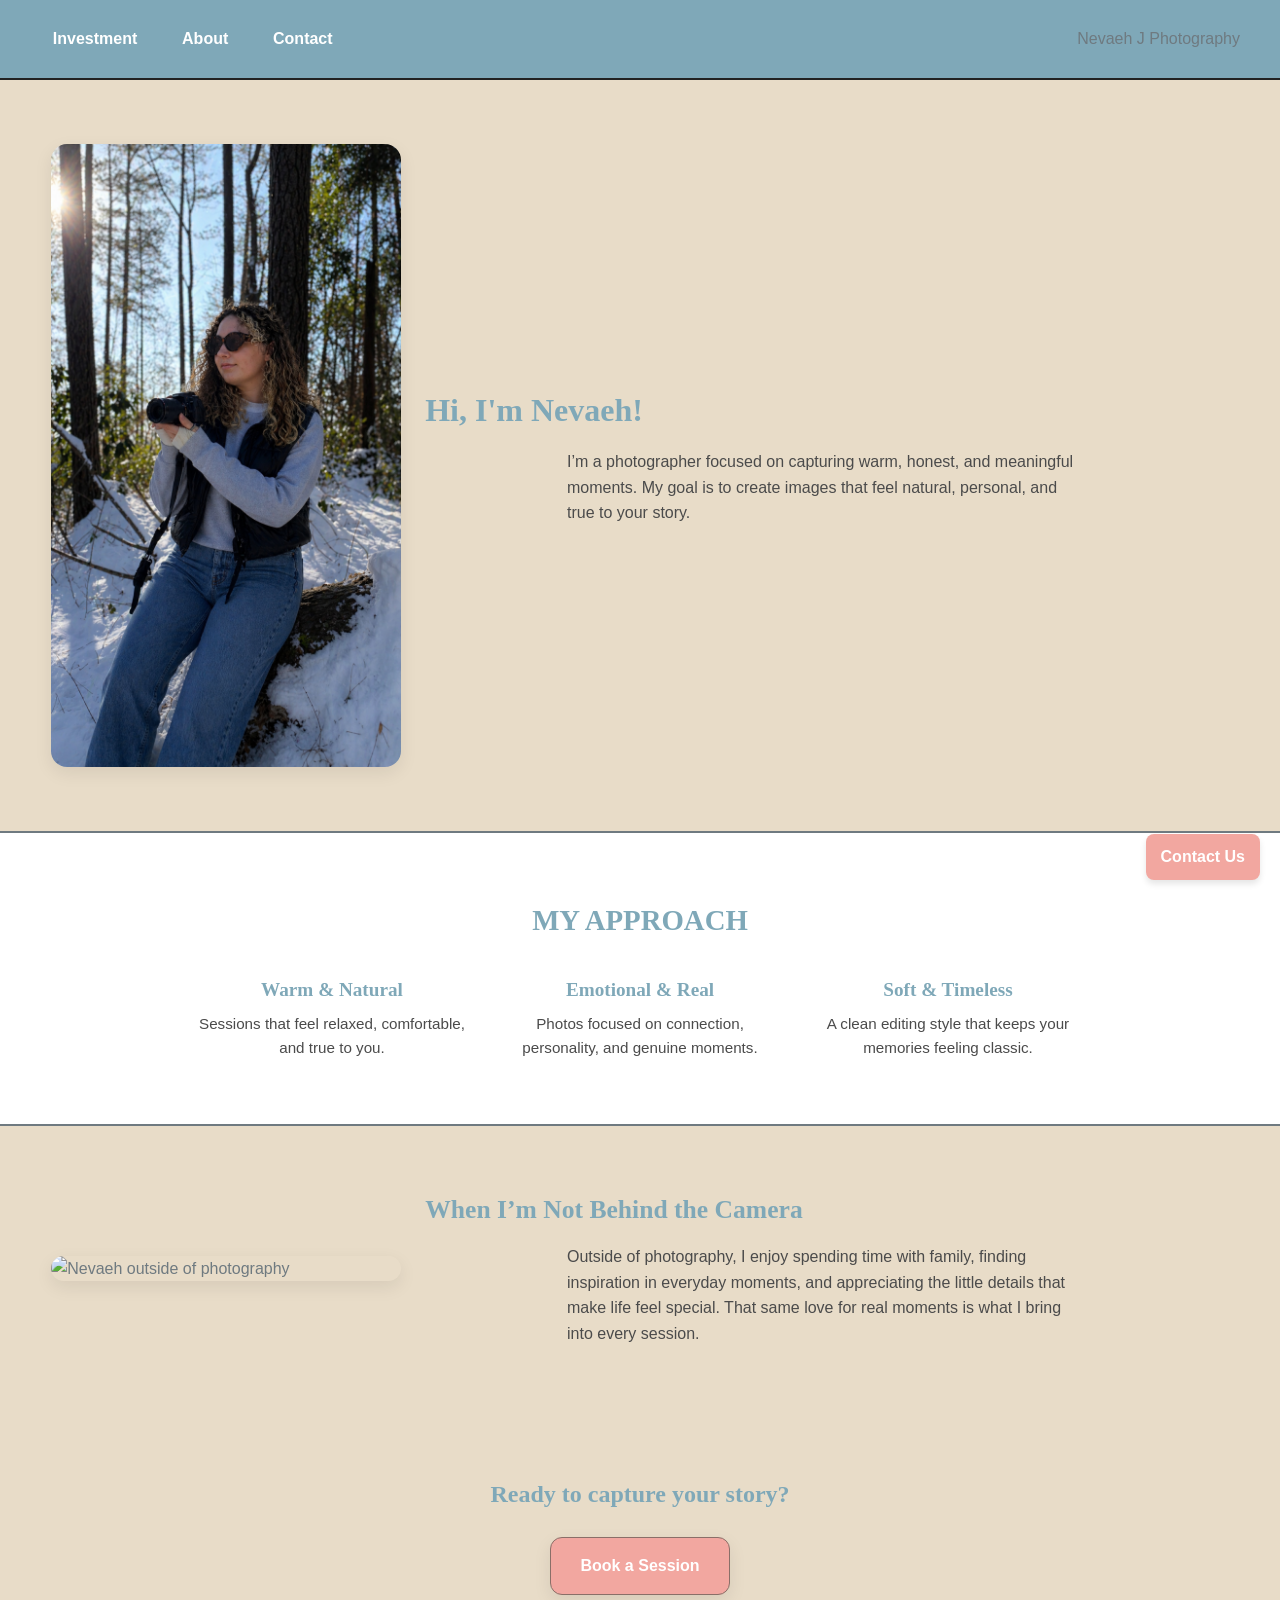
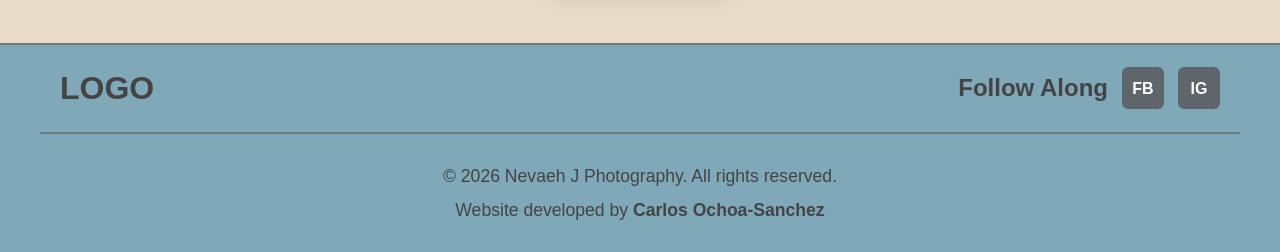
==== commit 3014430e: "added images" ====
--- a/about.html
+++ b/about.html
@@ -94,7 +94,7 @@
       <!-- About Hero -->
       <section class="about-hero">
         <img 
-          src="images/about-image.jpg" 
+          src="images/Nevaeh.PNG" 
           alt="Nevaeh, photographer behind Nevaeh J Photography" 
           class="about-hero__image"
         >
--- a/styles.css
+++ b/styles.css
@@ -154,21 +154,25 @@
 }
 
 .slides {
+  
   display: flex;
-  gap: 1rem;
+  gap: 0.5rem;
   transition: transform 0.5s ease-in-out;
   align-items: center;
 }
 
+
 .slide {
-  flex: 0 0 85%;
+  flex: 0 0 45%;
 }
 
 .slide img {
-  width: 100%;
-  height: 58vh;
-  object-fit: cover;
-  border-radius: 0;
+  
+  width: 100%;
+  height: auto;
+  max-height: 70vh;
+  object-fit: contain;
+  display: block;
 }
 
 .arrow {
@@ -1010,12 +1014,8 @@
   }
 
   .slide {
-    flex: 0 0 60%;
-  }
-
-  .slide img {
-    height: 70vh;
-  }
+  flex: 0 0 45%;
+}
 
   .capture-preview__list {
     display: flex;
@@ -1112,6 +1112,8 @@
     flex-direction: row;
     justify-content: center;
   }
+
+}
 
 /* ======================================================== DESKTOP ======================================================== */
 @media (min-width: 1024px) {
--- a/styles.css
+++ b/styles.css
@@ -154,21 +154,25 @@
 }
 
 .slides {
+  
   display: flex;
-  gap: 1rem;
+  gap: 0.5rem;
   transition: transform 0.5s ease-in-out;
   align-items: center;
 }
 
+
 .slide {
-  flex: 0 0 85%;
+  flex: 0 0 45%;
 }
 
 .slide img {
-  width: 100%;
-  height: 58vh;
-  object-fit: cover;
-  border-radius: 0;
+  
+  width: 100%;
+  height: auto;
+  max-height: 70vh;
+  object-fit: contain;
+  display: block;
 }
 
 .arrow {
@@ -1010,12 +1014,8 @@
   }
 
   .slide {
-    flex: 0 0 60%;
-  }
-
-  .slide img {
-    height: 70vh;
-  }
+  flex: 0 0 45%;
+}
 
   .capture-preview__list {
     display: flex;
@@ -1112,6 +1112,8 @@
     flex-direction: row;
     justify-content: center;
   }
+
+}
 
 /* ======================================================== DESKTOP ======================================================== */
 @media (min-width: 1024px) {
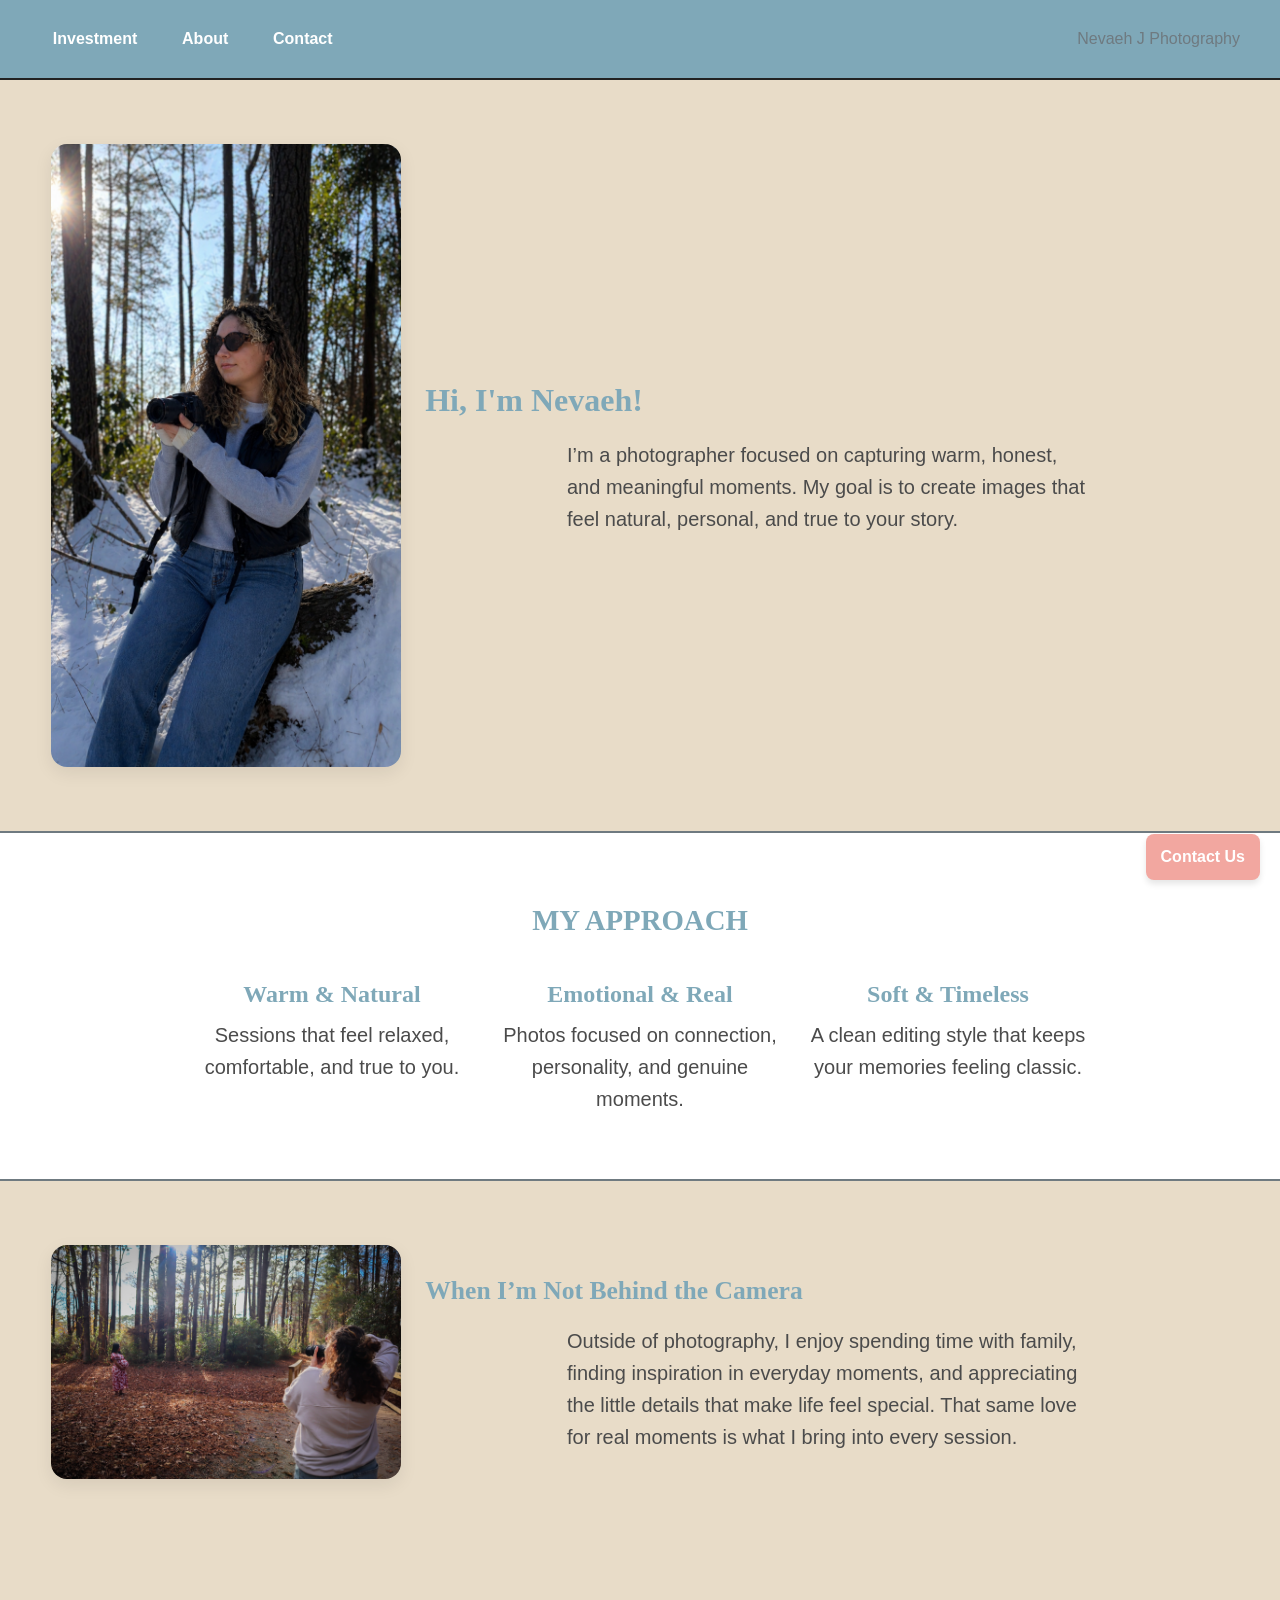
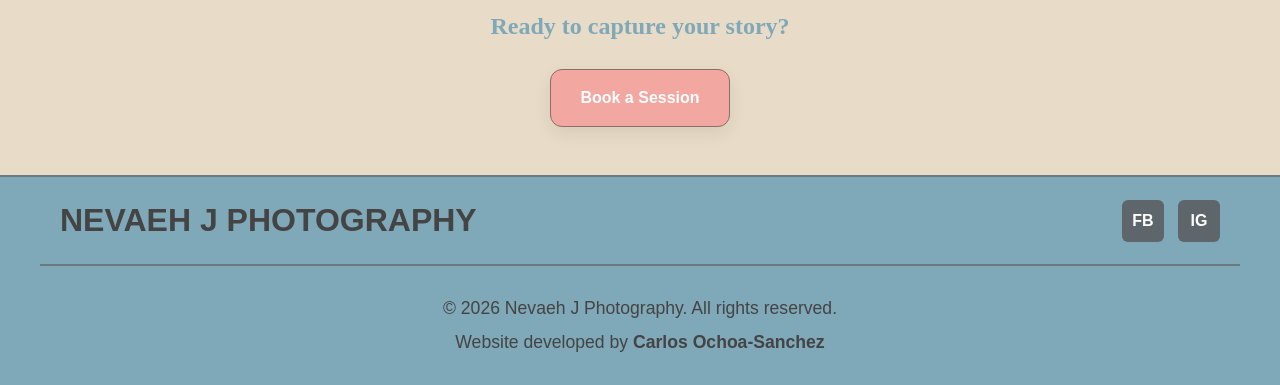
==== commit 43d5a163: "Final changes to website" ====
--- a/about.html
+++ b/about.html
@@ -133,7 +133,7 @@
       <!-- Personal Touch -->
       <section class="about-personal">
         <img 
-          src="images/about-image2.jpg" 
+          src="images/Nevaeh2.JPG" 
           alt="Nevaeh outside of photography" 
           class="about-personal__image"
         >
@@ -161,11 +161,10 @@
      <footer class="site-footer">
   <div class="site-footer__top">
     <div class="site-footer__logo">
-      <a href="index.html">LOGO</a>
+      <a href="index.html">Nevaeh J Photography</a>
     </div>
 
     <div class="site-footer__social">
-      <p>Follow Along</p>
       <a href="#" aria-label="Facebook">FB</a>
       <a href="#" aria-label="Instagram">IG</a>
     </div>
--- a/styles.css
+++ b/styles.css
@@ -754,7 +754,7 @@
 .about-hero__content p {
   max-width: 520px;
   margin: 0 auto;
-  font-size: 1rem;
+  font-size: 1.25rem;
 }
 
 /* ==== APPROACH ==== */
@@ -780,12 +780,12 @@
 }
 
 .approach-list article h3 {
-  font-size: 1.2rem;
+  font-size: 1.5rem;
   margin-bottom: 0.4rem;
 }
 
 .approach-list article p {
-  font-size: 0.95rem;
+  font-size: 1.25rem;
   max-width: 420px;
   margin: 0 auto;
 }
@@ -816,7 +816,7 @@
 .about-personal__content p {
   max-width: 520px;
   margin: 0 auto;
-  font-size: 1rem;
+  font-size: 1.25rem;
 }
 
 /* ==== CTA ==== */
--- a/styles.css
+++ b/styles.css
@@ -754,7 +754,7 @@
 .about-hero__content p {
   max-width: 520px;
   margin: 0 auto;
-  font-size: 1rem;
+  font-size: 1.25rem;
 }
 
 /* ==== APPROACH ==== */
@@ -780,12 +780,12 @@
 }
 
 .approach-list article h3 {
-  font-size: 1.2rem;
+  font-size: 1.5rem;
   margin-bottom: 0.4rem;
 }
 
 .approach-list article p {
-  font-size: 0.95rem;
+  font-size: 1.25rem;
   max-width: 420px;
   margin: 0 auto;
 }
@@ -816,7 +816,7 @@
 .about-personal__content p {
   max-width: 520px;
   margin: 0 auto;
-  font-size: 1rem;
+  font-size: 1.25rem;
 }
 
 /* ==== CTA ==== */
